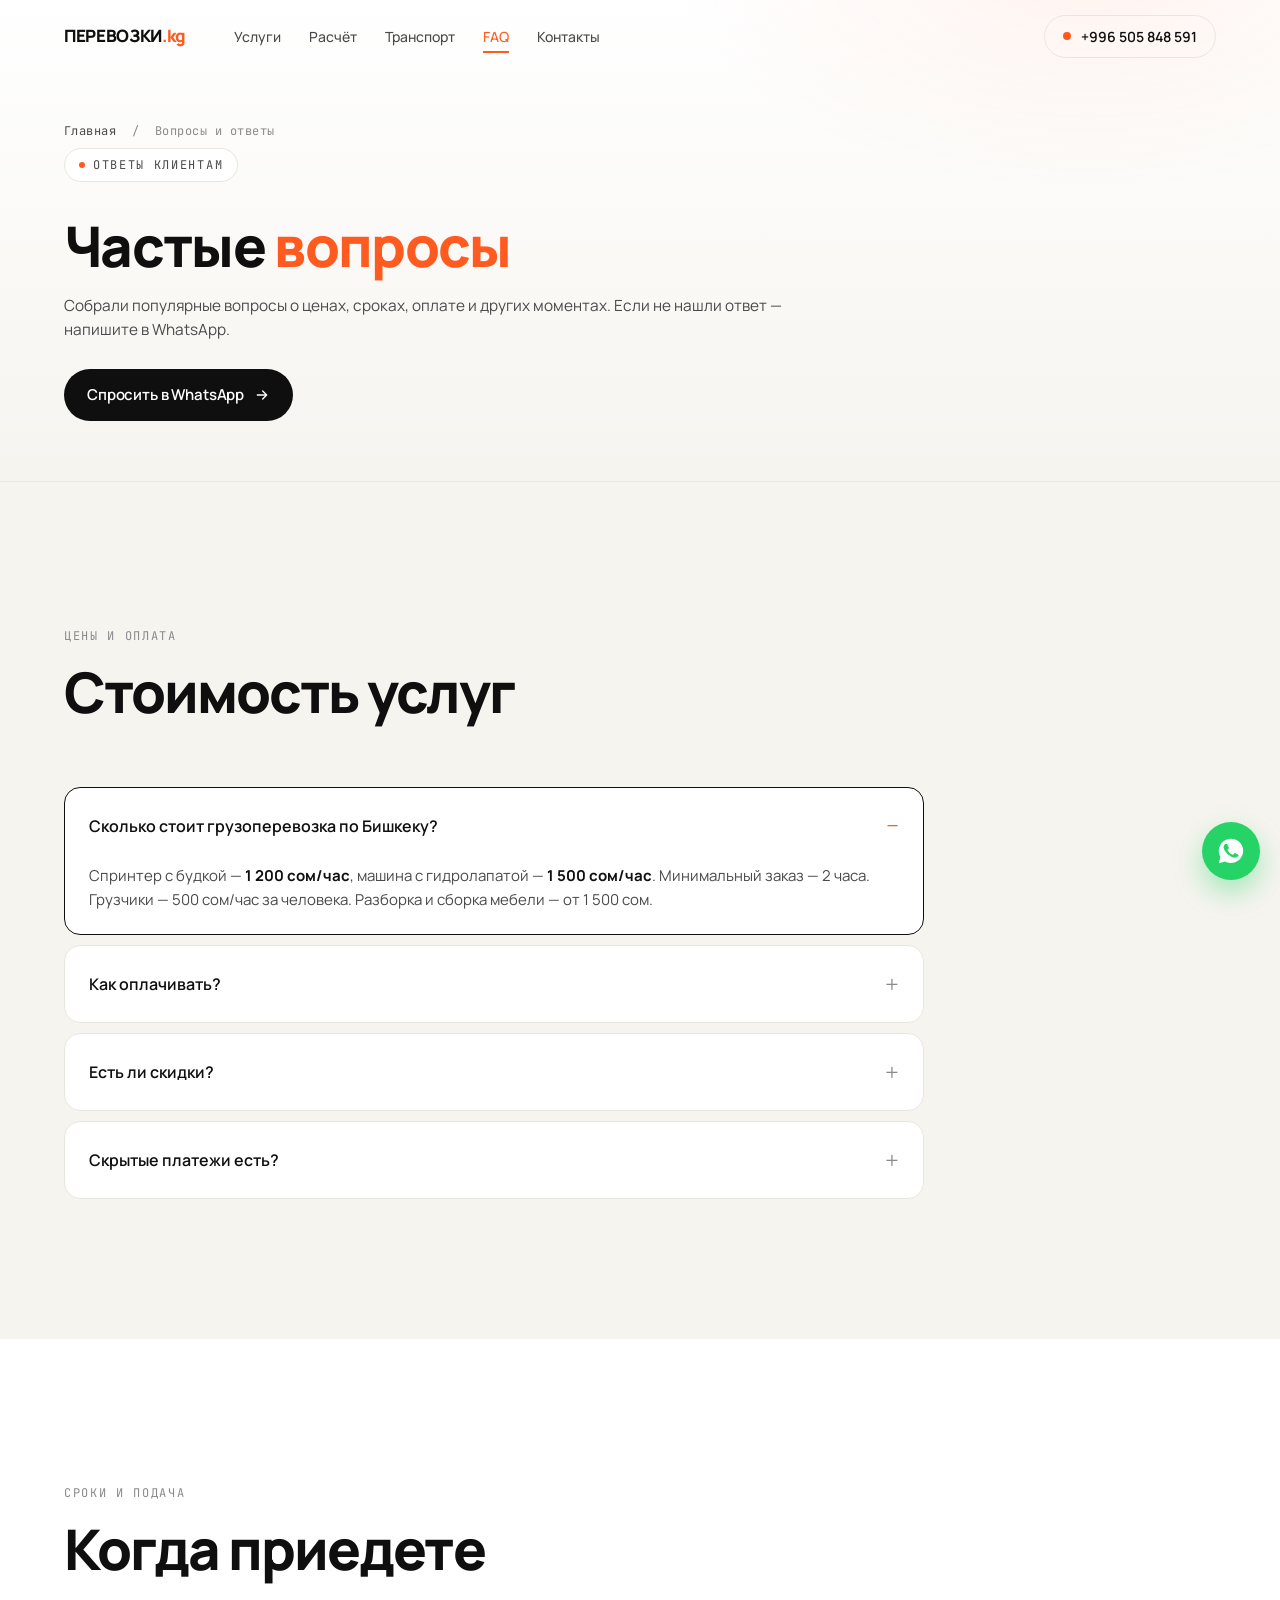
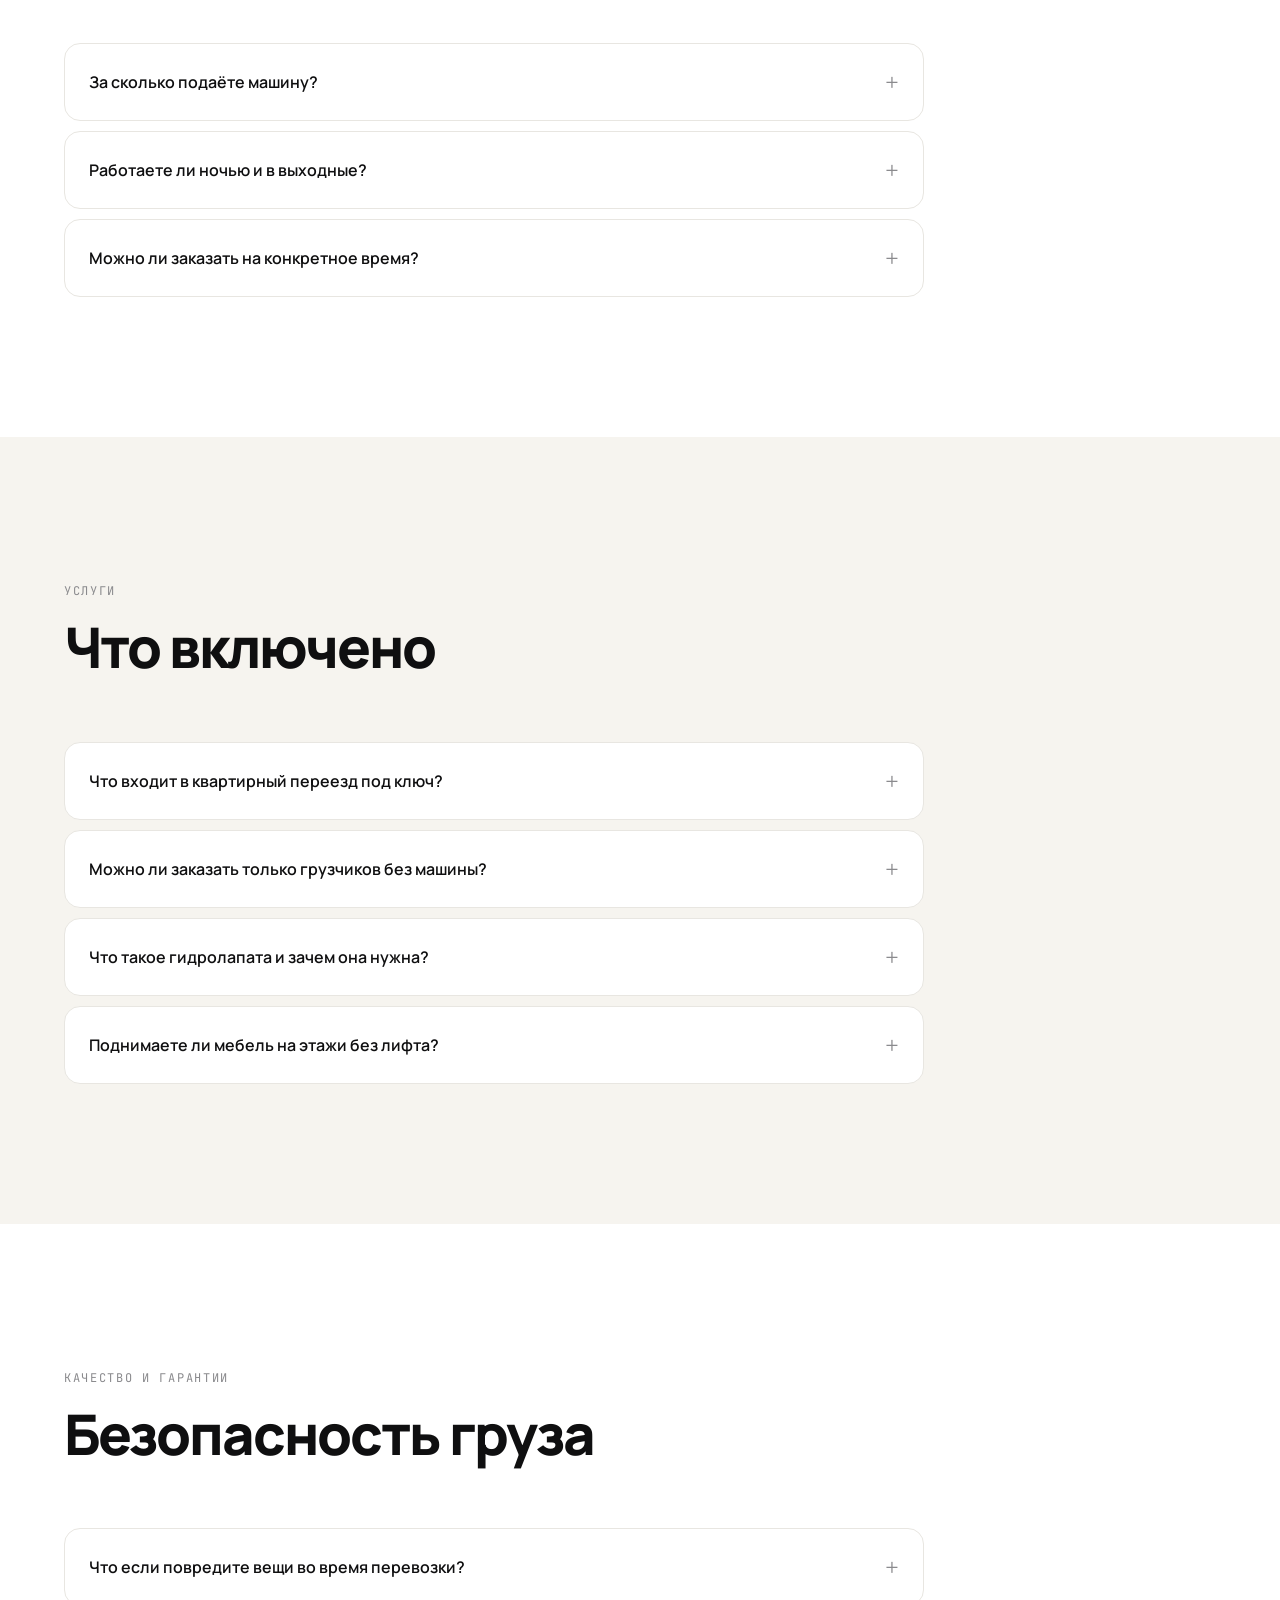
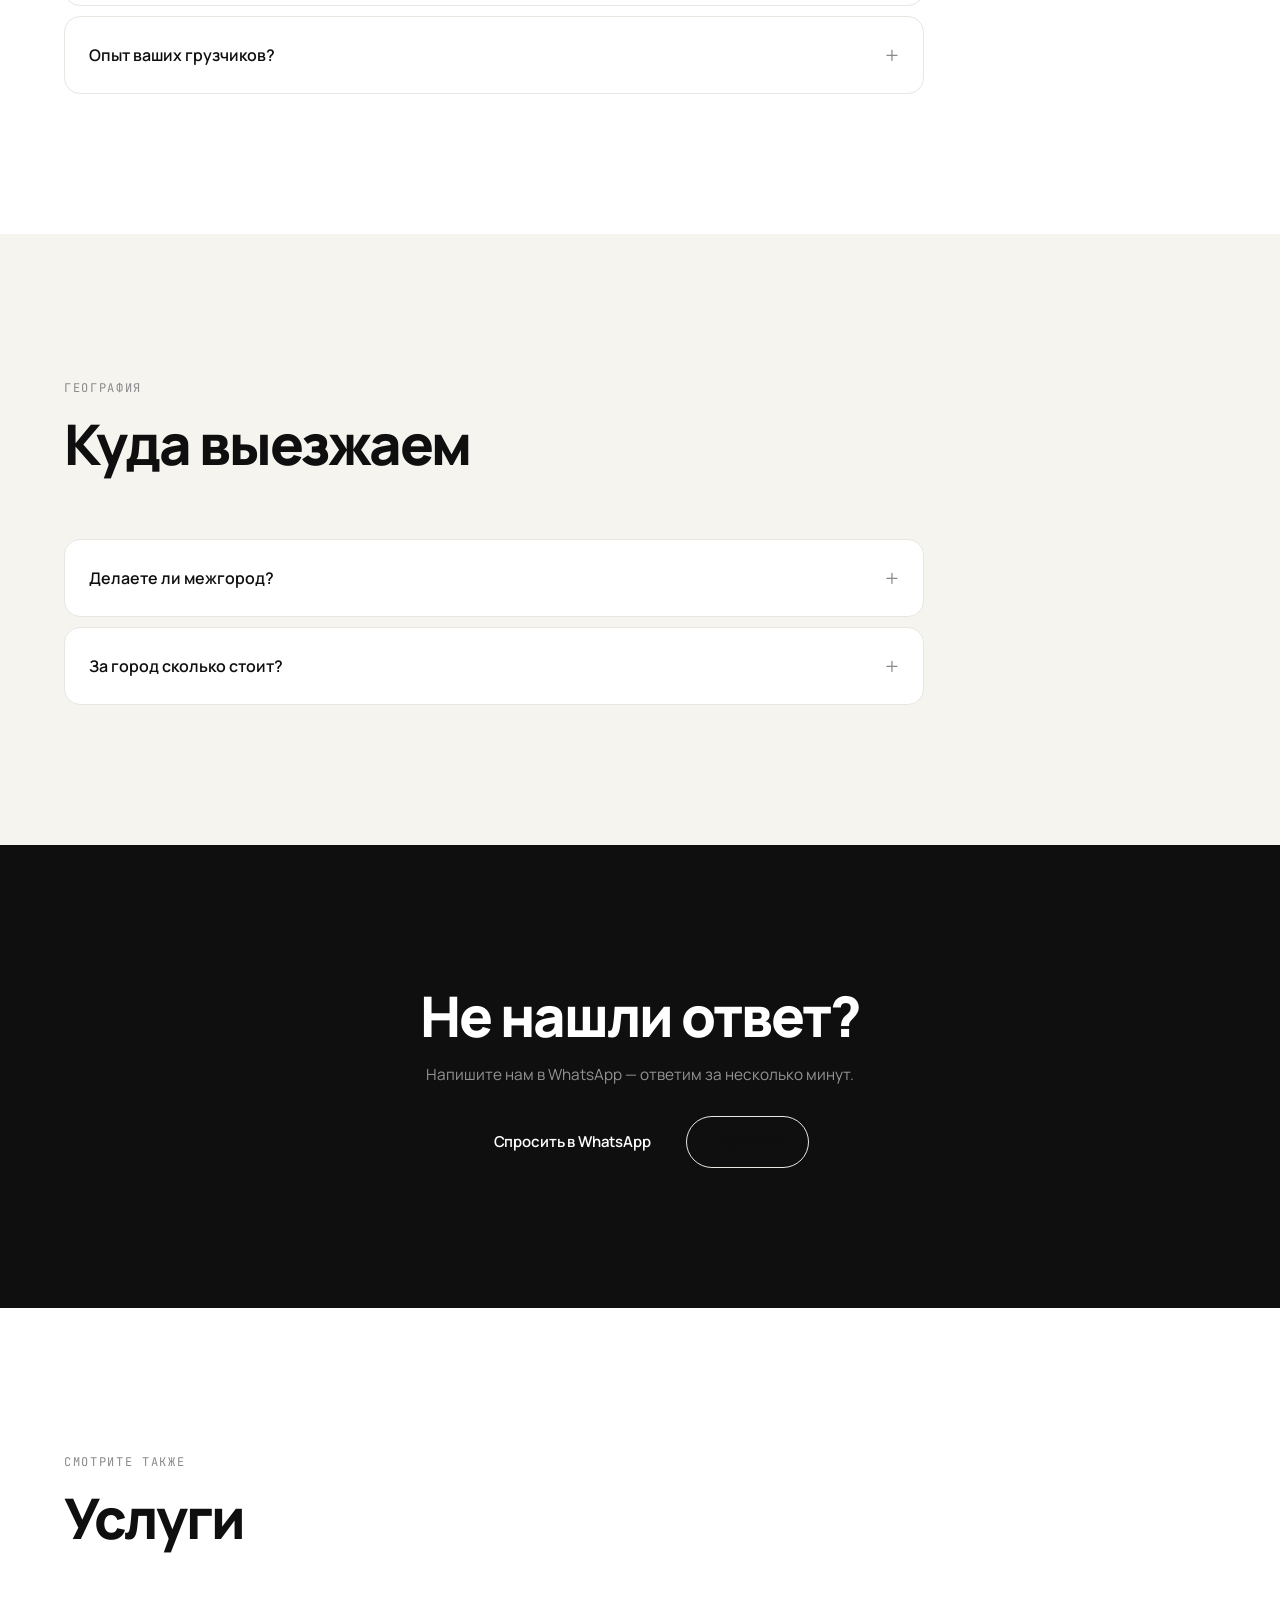
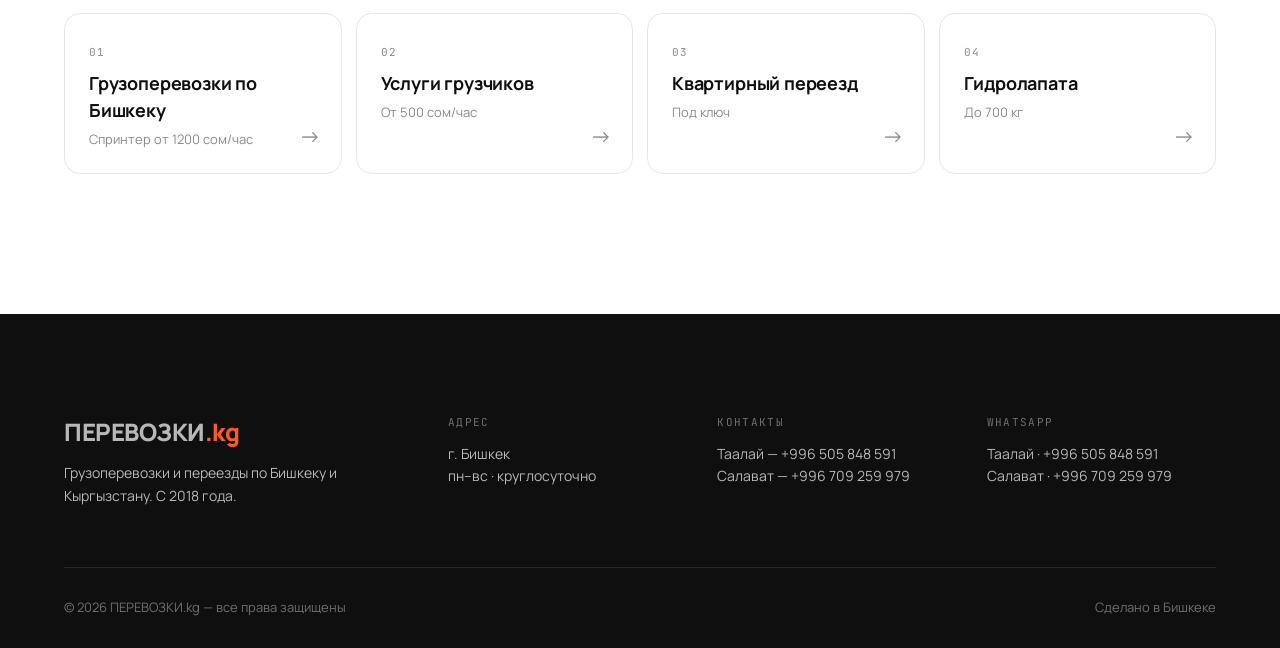
==== faq/index.html @ 44d18224 "fix" ====
<!doctype html>
<html lang="ru-KG">
<head>
<meta charset="utf-8" />
<meta name="viewport" content="width=device-width, initial-scale=1, viewport-fit=cover" />

<title>Вопросы и ответы о грузоперевозках в Бишкеке | ПЕРЕВОЗКИ.kg</title>
<meta name="description" content="Частые вопросы клиентов: цены, сроки, оплата, что входит в переезд под ключ, как работает гидролапата, можно ли заказать только грузчиков. ☎ +996 505 848 591" />
<meta name="keywords" content="вопросы грузоперевозки бишкек, faq грузоперевозки, сколько стоит переезд бишкек, как заказать грузчиков" />
<meta name="robots" content="index, follow, max-image-preview:large" />
<meta name="theme-color" content="#ff5a1f" />

<link rel="canonical" href="https://perevozki.kg/faq/" />
<meta name="geo.region" content="KG-GB" />
<meta name="geo.placename" content="Бишкек" />

<meta property="og:type" content="article" />
<meta property="og:site_name" content="ПЕРЕВОЗКИ.kg" />
<meta property="og:title" content="FAQ — частые вопросы | ПЕРЕВОЗКИ.kg" />
<meta property="og:description" content="Ответы на популярные вопросы о грузоперевозках в Бишкеке." />
<meta property="og:url" content="https://perevozki.kg/faq/" />
<meta property="og:locale" content="ru_KG" />
<meta property="og:image" content="https://perevozki.kg/home.jpg" />

<link rel="icon" type="image/svg+xml" href="/favicon.svg" />
<link rel="manifest" href="/manifest.json" />

<script async src="https://www.googletagmanager.com/gtag/js?id=G-K9CJT7NCY7"></script>
<script>
  window.dataLayer = window.dataLayer || [];
  function gtag(){dataLayer.push(arguments);}
  gtag('js', new Date());
  gtag('config', 'G-K9CJT7NCY7', { anonymize_ip: true });
</script>

<link rel="preconnect" href="https://fonts.googleapis.com">
<link rel="preconnect" href="https://fonts.gstatic.com" crossorigin>
<link rel="stylesheet" href="/style.css" />
<link rel="preload" href="https://fonts.googleapis.com/css2?family=Manrope:wght@400;500;600;700;800&family=JetBrains+Mono:wght@400;500&display=swap" as="style" onload="this.onload=null;this.rel='stylesheet'">
<noscript><link rel="stylesheet" href="https://fonts.googleapis.com/css2?family=Manrope:wght@400;500;600;700;800&family=JetBrains+Mono:wght@400;500&display=swap"></noscript>

<!-- FAQPage Schema — Google показывает в виде раскрывающихся вопросов в выдаче -->
<script type="application/ld+json">
{
  "@context": "https://schema.org",
  "@type": "FAQPage",
  "mainEntity": [
    {
      "@type": "Question",
      "name": "Сколько стоит грузоперевозка по Бишкеку?",
      "acceptedAnswer": {
        "@type": "Answer",
        "text": "Спринтер с будкой — 1200 сом/час, машина с гидролапатой — 1500 сом/час. Минимальный заказ — 2 часа. Грузчики — 500 сом/час за человека. Разборка и сборка мебели — от 1500 сом."
      }
    },
    {
      "@type": "Question",
      "name": "За сколько подаёте машину?",
      "acceptedAnswer": {
        "@type": "Answer",
        "text": "30–45 минут с момента подтверждения заявки. В часы пик может быть до 1 часа. Принимаем заказы круглосуточно."
      }
    },
    {
      "@type": "Question",
      "name": "Работаете ли вы ночью и в выходные?",
      "acceptedAnswer": {
        "@type": "Answer",
        "text": "Да, работаем 24/7 без выходных и без наценок за ночное время или праздники."
      }
    },
    {
      "@type": "Question",
      "name": "Что такое гидролапата и зачем она нужна?",
      "acceptedAnswer": {
        "@type": "Answer",
        "text": "Гидролапата (гидроборт) — это машина с гидравлической платформой, которая поднимает тяжёлые грузы до 700 кг от земли в кузов. Нужна для перевозки сейфов, банкоматов, оборудования, пианино — всего что нельзя поднять руками."
      }
    },
    {
      "@type": "Question",
      "name": "Можно ли заказать только грузчиков без машины?",
      "acceptedAnswer": {
        "@type": "Answer",
        "text": "Да. 500 сом/час за одного грузчика, минимум 2 часа. Бригада 2–4 человека приедет в течение часа."
      }
    },
    {
      "@type": "Question",
      "name": "Что входит в квартирный переезд под ключ?",
      "acceptedAnswer": {
        "@type": "Answer",
        "text": "Машина с будкой, бригада 2–4 грузчика, разборка мебели на старом месте, упаковка хрупких вещей, погрузка, перевозка, разгрузка, сборка мебели на новом месте, расстановка по плану."
      }
    },
    {
      "@type": "Question",
      "name": "Как оплачивать?",
      "acceptedAnswer": {
        "@type": "Answer",
        "text": "Принимаем наличные или перевод на карту. Оплата после выполнения работ."
      }
    },
    {
      "@type": "Question",
      "name": "Делаете ли межгород?",
      "acceptedAnswer": {
        "@type": "Answer",
        "text": "Да, по всему Кыргызстану — Токмок, Каракол, Чолпон-Ата, Нарын, Балыкчы и другие. Цена считается от расстояния плюс работа на месте."
      }
    },
    {
      "@type": "Question",
      "name": "Что если повредите вещи во время перевозки?",
      "acceptedAnswer": {
        "@type": "Answer",
        "text": "Возмещаем стоимость повреждённого. Хрупкие вещи (стекло, техника) рекомендуем упаковать заранее или заказать упаковку у нас."
      }
    },
    {
      "@type": "Question",
      "name": "Сколько грузчиков нужно для 2-комнатной квартиры?",
      "acceptedAnswer": {
        "@type": "Answer",
        "text": "Стандартно 2–3 грузчика на 4–5 часов. Зависит от этажа, наличия лифта и количества вещей."
      }
    }
  ]
}
</script>
</head>
<body>

<a href="#main" class="skip-link">Перейти к содержимому</a>

<header class="nav" data-nav>
  <div class="container nav__inner">
    <a href="/" class="nav__logo">ПЕРЕВОЗКИ<em>.kg</em></a>
    <nav class="nav__links">
      <a href="/#services">Услуги</a>
      <a href="/#calc">Расчёт</a>
      <a href="/#fleet">Транспорт</a>
      <a href="/faq/" aria-current="page">FAQ</a>
      <a href="/#contact">Контакты</a>
    </nav>
    <a href="tel:+996505848591" class="nav__cta">
      <span class="nav__cta-dot"></span>
      <span>+996 505 848 591</span>
    </a>
    <button class="nav__burger" data-burger aria-label="Меню">
      <span></span><span></span><span></span>
    </button>
  </div>
</header>

<div class="menu" data-menu>
  <div class="container menu__inner">
    <a href="/">Главная</a>
    <a href="/#services">Услуги</a>
    <a href="/#calc">Расчёт</a>
    <a href="/#fleet">Транспорт</a>
    <a href="/faq/" aria-current="page">FAQ</a>
    <a href="/#contact">Контакты</a>
    <a href="tel:+996505848591" class="menu__phone">+996 505 848 591</a>
  </div>
</div>

<main id="main">

<section class="page-hero">
  <div class="container">
    <nav class="crumbs">
      <a href="/">Главная</a> <span>/</span> <span>Вопросы и ответы</span>
    </nav>
    <span class="eyebrow eyebrow--pill">
      <span class="eyebrow__dot"></span>
      Ответы клиентам
    </span>
    <h1 class="page-hero__title">
      Частые <span class="page-hero__accent">вопросы</span>
    </h1>
    <p class="page-hero__sub">
      Собрали популярные вопросы о&nbsp;ценах, сроках, оплате и&nbsp;других моментах. Если не&nbsp;нашли ответ — напишите в&nbsp;WhatsApp.
    </p>
    <div class="page-hero__cta">
      <a href="https://wa.me/996505848591" target="_blank" rel="noopener" class="btn btn--primary">
        Спросить в WhatsApp
        <svg width="16" height="16" viewBox="0 0 24 24" fill="none"><path d="M5 12h14M13 6l6 6-6 6" stroke="currentColor" stroke-width="2" stroke-linecap="round" stroke-linejoin="round"/></svg>
      </a>
    </div>
  </div>
</section>

<section class="section section--paper">
  <div class="container">
    <header class="section__head">
      <span class="eyebrow">Цены и&nbsp;оплата</span>
      <h2 class="section__title">Стоимость услуг</h2>
    </header>
    <div class="faq">
      <details class="faq__item" open>
        <summary>Сколько стоит грузоперевозка по&nbsp;Бишкеку?</summary>
        <p>Спринтер с&nbsp;будкой — <strong>1&nbsp;200 сом/час</strong>, машина с&nbsp;гидролапатой — <strong>1&nbsp;500 сом/час</strong>. Минимальный заказ — 2 часа. Грузчики — 500 сом/час за&nbsp;человека. Разборка и&nbsp;сборка мебели — от&nbsp;1&nbsp;500 сом.</p>
      </details>
      <details class="faq__item">
        <summary>Как оплачивать?</summary>
        <p>Принимаем наличные или перевод на&nbsp;карту. Оплата после выполнения работ — когда вы убедились, что всё на&nbsp;месте.</p>
      </details>
      <details class="faq__item">
        <summary>Есть&nbsp;ли скидки?</summary>
        <p>Постоянным клиентам и&nbsp;по&nbsp;рекомендации — 10%. Для&nbsp;компаний с&nbsp;регулярными заказами обсуждается персональный тариф.</p>
      </details>
      <details class="faq__item">
        <summary>Скрытые платежи есть?</summary>
        <p>Нет. Цена фиксируется при заказе, в&nbsp;неё входит подача машины, ГСМ, работа водителя. Грузчики и&nbsp;разборка мебели оплачиваются отдельно по&nbsp;прайсу.</p>
      </details>
    </div>
  </div>
</section>

<section class="section">
  <div class="container">
    <header class="section__head">
      <span class="eyebrow">Сроки и&nbsp;подача</span>
      <h2 class="section__title">Когда приедете</h2>
    </header>
    <div class="faq">
      <details class="faq__item">
        <summary>За&nbsp;сколько подаёте машину?</summary>
        <p>30–45 минут с&nbsp;момента подтверждения заявки. В&nbsp;часы пик до&nbsp;1 часа.</p>
      </details>
      <details class="faq__item">
        <summary>Работаете&nbsp;ли ночью и&nbsp;в&nbsp;выходные?</summary>
        <p>Да, работаем <strong>24/7</strong> без выходных и&nbsp;без&nbsp;наценок за&nbsp;ночь / праздники.</p>
      </details>
      <details class="faq__item">
        <summary>Можно&nbsp;ли заказать на&nbsp;конкретное время?</summary>
        <p>Да, можно заранее зарезервировать машину на&nbsp;определённый день и&nbsp;час — приедем точно в&nbsp;срок.</p>
      </details>
    </div>
  </div>
</section>

<section class="section section--paper">
  <div class="container">
    <header class="section__head">
      <span class="eyebrow">Услуги</span>
      <h2 class="section__title">Что включено</h2>
    </header>
    <div class="faq">
      <details class="faq__item">
        <summary>Что входит в&nbsp;квартирный переезд под&nbsp;ключ?</summary>
        <p>Машина, бригада 2–4 грузчика, разборка мебели на&nbsp;старом месте, упаковка хрупких вещей, погрузка, перевозка, разгрузка, сборка мебели на&nbsp;новом месте, расстановка по&nbsp;плану.</p>
      </details>
      <details class="faq__item">
        <summary>Можно&nbsp;ли заказать только грузчиков без машины?</summary>
        <p>Да. 500 сом/час за&nbsp;человека, минимум 2 часа. Бригада приедет в&nbsp;течение часа.</p>
      </details>
      <details class="faq__item">
        <summary>Что такое гидролапата и&nbsp;зачем она нужна?</summary>
        <p>Гидролапата (гидроборт) — машина с&nbsp;гидравлической платформой, которая поднимает грузы <strong>до&nbsp;700&nbsp;кг</strong> от&nbsp;земли в&nbsp;кузов. Нужна для&nbsp;сейфов, банкоматов, оборудования, пианино.</p>
      </details>
      <details class="faq__item">
        <summary>Поднимаете&nbsp;ли мебель на&nbsp;этажи без лифта?</summary>
        <p>Да. Для&nbsp;тяжёлой мебели и&nbsp;высоких этажей нужна бригада из&nbsp;3–4 грузчиков. С&nbsp;3-го этажа без лифта добавляется +20% к&nbsp;стоимости.</p>
      </details>
    </div>
  </div>
</section>

<section class="section">
  <div class="container">
    <header class="section__head">
      <span class="eyebrow">Качество и&nbsp;гарантии</span>
      <h2 class="section__title">Безопасность груза</h2>
    </header>
    <div class="faq">
      <details class="faq__item">
        <summary>Что&nbsp;если повредите вещи во&nbsp;время перевозки?</summary>
        <p>Возмещаем стоимость повреждённого имущества. Поэтому работаем аккуратно — носим в&nbsp;перчатках, упаковываем мебель стрейч-плёнкой, фиксируем груз в&nbsp;кузове.</p>
      </details>
      <details class="faq__item">
        <summary>Опыт ваших грузчиков?</summary>
        <p>Бригада работает с&nbsp;нами от&nbsp;3&nbsp;лет — это собственная команда, а&nbsp;не&nbsp;случайные люди.</p>
      </details>
    </div>
  </div>
</section>

<section class="section section--paper">
  <div class="container">
    <header class="section__head">
      <span class="eyebrow">География</span>
      <h2 class="section__title">Куда выезжаем</h2>
    </header>
    <div class="faq">
      <details class="faq__item">
        <summary>Делаете&nbsp;ли межгород?</summary>
        <p>Да, по&nbsp;всему Кыргызстану — Токмок, Каракол, Чолпон-Ата, Нарын, Балыкчы, Кант, Кара-Балта, Кемин и&nbsp;другие. Цена считается от&nbsp;расстояния плюс работа на&nbsp;месте.</p>
      </details>
      <details class="faq__item">
        <summary>За&nbsp;город сколько стоит?</summary>
        <p>Ориентировочно 30 сом/км туда-обратно + стандартная почасовая ставка за&nbsp;работу на&nbsp;месте. Точную цену называем после уточнения адресов.</p>
      </details>
    </div>
  </div>
</section>

<section class="section section--dark">
  <div class="container" style="text-align:center">
    <h2 class="section__title">Не&nbsp;нашли ответ?</h2>
    <p class="section__sub">Напишите нам в&nbsp;WhatsApp — ответим за&nbsp;несколько минут.</p>
    <div class="page-hero__cta" style="justify-content:center; margin-top:30px">
      <a href="https://wa.me/996505848591" target="_blank" rel="noopener" class="btn btn--primary">Спросить в WhatsApp</a>
      <a href="tel:+996505848591" class="btn btn--ghost">Позвонить</a>
    </div>
  </div>
</section>

<section class="section">
  <div class="container">
    <header class="section__head">
      <span class="eyebrow">Смотрите также</span>
      <h2 class="section__title">Услуги</h2>
    </header>
    <div class="related">
      <a href="/perevozki-bishkek/" class="related__card">
        <span class="related__num">01</span>
        <h3>Грузоперевозки по Бишкеку</h3>
        <p>Спринтер от 1200 сом/час</p>
        <span class="related__arrow">→</span>
      </a>
      <a href="/gruzchiki-bishkek/" class="related__card">
        <span class="related__num">02</span>
        <h3>Услуги грузчиков</h3>
        <p>От 500 сом/час</p>
        <span class="related__arrow">→</span>
      </a>
      <a href="/kvartirniy-pereezd/" class="related__card">
        <span class="related__num">03</span>
        <h3>Квартирный переезд</h3>
        <p>Под ключ</p>
        <span class="related__arrow">→</span>
      </a>
      <a href="/gidrolapata-arenda/" class="related__card">
        <span class="related__num">04</span>
        <h3>Гидролапата</h3>
        <p>До 700 кг</p>
        <span class="related__arrow">→</span>
      </a>
    </div>
  </div>
</section>

</main>

<footer class="ft">
  <div class="container ft__inner">
    <div class="ft__top">
      <div class="ft__col">
        <a href="/" class="ft__logo">ПЕРЕВОЗКИ<em>.kg</em></a>
        <p>Грузоперевозки и переезды по&nbsp;Бишкеку и Кыргызстану. С 2018 года.</p>
      </div>
      <div class="ft__col">
        <span class="ft__lbl">Адрес</span>
        <p>г. Бишкек<br>пн–вс · круглосуточно</p>
      </div>
      <div class="ft__col">
        <span class="ft__lbl">Контакты</span>
        <p>
          Таалай — <a href="tel:+996505848591">+996 505 848 591</a><br>
          Салават — <a href="tel:+996709259979">+996 709 259 979</a>
        </p>
      </div>
      <div class="ft__col">
        <span class="ft__lbl">WhatsApp</span>
        <p>
          <a href="https://wa.me/996505848591" target="_blank" rel="noopener">Таалай · +996 505 848 591</a><br>
          <a href="https://wa.me/996709259979" target="_blank" rel="noopener">Салават · +996 709 259 979</a>
        </p>
      </div>
    </div>
    <div class="ft__bottom">
      <span>© <span id="year"></span> ПЕРЕВОЗКИ.kg — все права защищены</span>
      <span>Сделано в Бишкеке</span>
    </div>
  </div>
</footer>

<a href="https://wa.me/996505848591" target="_blank" rel="noopener" class="float" aria-label="WhatsApp">
  <svg viewBox="0 0 32 32" fill="currentColor"><path d="M16 3C8.8 3 3 8.8 3 16c0 2.3.6 4.4 1.7 6.3L3 29l6.9-1.8c1.8 1 3.9 1.6 6.1 1.6 7.2 0 13-5.8 13-13S23.2 3 16 3zm7.4 18.2c-.3.9-1.8 1.7-2.5 1.8-.6.1-1.5.1-2.4-.2-.6-.2-1.3-.4-2.2-.8-3.9-1.7-6.4-5.6-6.6-5.9-.2-.3-1.6-2.1-1.6-4s1-2.8 1.3-3.2c.4-.4.8-.5 1.1-.5h.8c.3 0 .6 0 1 .8l1.3 3.1c.1.2.2.5 0 .8-.2.3-.2.4-.4.7-.2.2-.5.5-.6.7-.2.2-.4.4-.2.8.2.4 1 1.7 2.2 2.7 1.5 1.3 2.7 1.7 3.1 1.9.4.2.6.2.8-.1.2-.3.9-1.1 1.1-1.4.2-.3.5-.3.8-.2l2.9 1.4c.4.2.6.3.7.4.1.4.1 1.2-.2 2.1z"/></svg>
</a>

<script defer src="/js/page.js"></script>

</body>
</html>
---- style.css ----
/* ============================================================
   ПЕРЕВОЗКИ.kg — чистая, профессиональная вёрстка
   ============================================================ */

:root {
  /* цвета */
  --bg: #ffffff;
  --paper: #f6f4ef;
  --dark: #0f0f10;
  --dark-2: #1a1a1c;
  --ink: #0f0f10;
  --ink-2: #4a4a4c;
  --ink-3: #8a8a8d;
  --line: #e8e6e1;
  --line-2: #2a2a2c;
  --accent: #ff5a1f;
  --accent-2: #ffe1d3;
  --yellow: #ffc220;
  --green-wa: #25D366;
  --blue-tg: #229ED9;

  /* типографика */
  --font-body: "Manrope", system-ui, -apple-system, "Segoe UI", sans-serif;
  --font-mono: "JetBrains Mono", ui-monospace, "Courier New", monospace;

  /* размеры */
  --container: 1320px;
  --pad-x: clamp(20px, 5vw, 64px);
  --pad-y: clamp(80px, 11vw, 140px);
  --radius: 16px;
  --radius-sm: 10px;
  --ease: cubic-bezier(.22,.61,.36,1);
}

/* ----------- reset ----------- */
* { margin: 0; padding: 0; box-sizing: border-box; }
*::selection { background: var(--ink); color: #fff; }

html, body {
  background: var(--bg);
  color: var(--ink);
  font-family: var(--font-body);
  font-size: 16px;
  line-height: 1.5;
  -webkit-font-smoothing: antialiased;
  -moz-osx-font-smoothing: grayscale;
  overflow-x: hidden;
}

img, svg { display: block; max-width: 100%; }
a { color: inherit; text-decoration: none; }
button { font: inherit; background: none; border: 0; color: inherit; cursor: pointer; }
ul, ol { list-style: none; }
input, button, textarea, select { font: inherit; }

.container {
  width: 100%; max-width: var(--container);
  margin: 0 auto;
  padding-left: var(--pad-x);
  padding-right: var(--pad-x);
}

/* skip-to-content для клавиатурной навигации */
.skip-link {
  position: absolute; top: -100px; left: 12px;
  z-index: 9999;
  padding: 10px 16px;
  background: var(--ink); color: #fff;
  border-radius: 8px;
  font-size: 14px; font-weight: 600;
  transition: top .2s ease;
}
.skip-link:focus { top: 12px; outline: 2px solid var(--accent); outline-offset: 2px; }

/* фокус-стиль для всех интерактивных */
:focus-visible {
  outline: 2px solid var(--accent);
  outline-offset: 3px;
  border-radius: 4px;
}

.eyebrow {
  display: inline-block;
  font-family: var(--font-mono);
  font-size: 12px;
  letter-spacing: .14em;
  text-transform: uppercase;
  color: var(--ink-3);
  margin-bottom: 16px;
}
.eyebrow--light { color: rgba(255,255,255,.55); }

/* ============================================================
   NAV
   ============================================================ */
.nav {
  position: fixed; top: 0; left: 0; right: 0; z-index: 100;
  background: rgba(255,255,255,.0);
  transition: background .3s ease, border-color .3s ease, box-shadow .3s ease;
  border-bottom: 1px solid transparent;
}
.nav.is-scrolled {
  background: rgba(255,255,255,.92);
  backdrop-filter: saturate(180%) blur(14px);
  -webkit-backdrop-filter: saturate(180%) blur(14px);
  border-bottom-color: var(--line);
}
.nav__inner {
  display: flex; align-items: center; gap: 32px;
  height: 72px;
}
.nav__logo {
  font-weight: 800; font-size: 17px; letter-spacing: -.02em;
  white-space: nowrap;
}
.nav__logo em { color: var(--accent); font-style: normal; }
@media (max-width: 480px) {
  .nav__logo { font-size: 15px; }
}

.nav__links {
  display: flex; gap: 28px;
  margin-left: 16px; flex: 1;
}
.nav__links a {
  font-size: 14px; font-weight: 500; color: var(--ink-2);
  padding: 6px 0; position: relative;
  transition: color .2s ease;
}
.nav__links a:hover { color: var(--ink); }
.nav__links a::after {
  content: ""; position: absolute; left: 0; bottom: 0;
  height: 2px; width: 0; background: var(--accent);
  transition: width .3s var(--ease);
}
.nav__links a:hover::after,
.nav__links a[aria-current="page"]::after { width: 100%; }
.nav__links a[aria-current="page"] { color: var(--accent); }

.nav__cta {
  display: inline-flex; align-items: center; gap: 10px;
  padding: 10px 18px;
  border: 1px solid var(--line);
  border-radius: 999px;
  font-weight: 600; font-size: 14px;
  transition: border-color .2s ease, background .2s ease, color .2s ease;
}
.nav__cta:hover { background: var(--ink); color: #fff; border-color: var(--ink); }
.nav__cta-dot {
  width: 8px; height: 8px; border-radius: 50%;
  background: var(--accent);
}

.nav__burger { display: none; }

@media (max-width: 920px) {
  .nav__links, .nav__cta { display: none; }
  .nav__burger {
    display: flex; flex-direction: column; gap: 5px;
    width: 32px; height: 24px; justify-content: center; align-items: flex-end;
    margin-left: auto;
  }
  .nav__burger span {
    display: block; width: 24px; height: 2px; background: var(--ink);
    transition: transform .3s ease, opacity .3s ease, width .3s ease;
  }
  .nav__burger span:nth-child(2) { width: 18px; }
  .nav__burger.is-open span:nth-child(1) { transform: translateY(7px) rotate(45deg); width: 24px; }
  .nav__burger.is-open span:nth-child(2) { opacity: 0; }
  .nav__burger.is-open span:nth-child(3) { transform: translateY(-7px) rotate(-45deg); width: 24px; }
}

/* мобильное меню */
.menu {
  position: fixed; inset: 0; z-index: 95;
  background: var(--bg);
  padding-top: 100px;
  transform: translateY(-100%);
  transition: transform .5s var(--ease);
  display: flex; flex-direction: column;
}
.menu.is-open { transform: translateY(0); }
.menu__inner {
  display: flex; flex-direction: column; gap: 4px;
}
.menu__inner a {
  font-size: 28px; font-weight: 700; letter-spacing: -.02em;
  padding: 14px 0; border-bottom: 1px solid var(--line);
}
.menu__phone {
  margin-top: 24px;
  display: inline-flex; align-items: center; justify-content: center;
  padding: 16px;
  background: var(--ink); color: #fff;
  border-radius: var(--radius-sm);
  font-size: 18px !important; border: 0 !important;
}

/* ============================================================
   КНОПКИ
   ============================================================ */
.btn {
  display: inline-flex; align-items: center; justify-content: center;
  gap: 10px;
  padding: 14px 22px;
  border-radius: 999px;
  font-weight: 600; font-size: 15px;
  letter-spacing: -.01em;
  transition: transform .2s var(--ease), background .2s ease, color .2s ease, border-color .2s ease;
  white-space: nowrap;
  border: 1px solid transparent;
  cursor: pointer;
}
.btn:hover { transform: translateY(-2px); }
.btn:active { transform: translateY(0); }

.btn--primary {
  background: var(--ink);
  color: #fff;
}
.btn--primary:hover { background: var(--accent); }

.btn--ghost {
  background: transparent;
  color: var(--ink);
  border-color: var(--line);
}
.btn--ghost:hover { background: var(--ink); color: #fff; border-color: var(--ink); }

.btn--full { width: 100%; }

/* ============================================================
   HERO
   ============================================================ */
.hero {
  position: relative;
  padding: calc(72px + clamp(40px, 7vw, 70px)) 0 clamp(60px, 9vw, 110px);
  background:
    radial-gradient(900px 500px at 85% -10%, rgba(255,90,31,.08), transparent 60%),
    radial-gradient(600px 400px at 10% 110%, rgba(255,90,31,.05), transparent 60%),
    linear-gradient(180deg, #fff 0%, var(--paper) 100%);
  border-bottom: 1px solid var(--line);
  overflow: hidden;
}
.hero .container { position: relative; z-index: 1; }

.hero__accent {
  color: var(--accent);
  background: none;
  padding: 0;
  border-radius: 0;
  white-space: nowrap;
}

/* eyebrow в pill-форме */
.eyebrow--pill {
  display: inline-flex; align-items: center; gap: 8px;
  padding: 7px 14px;
  background: #fff;
  border: 1px solid var(--line);
  border-radius: 999px;
  color: var(--ink-2);
}
.eyebrow__dot {
  width: 6px; height: 6px; border-radius: 50%;
  background: var(--accent);
}

/* price chips */
.hero__chips {
  display: flex; gap: 12px;
  flex-wrap: wrap;
  margin-bottom: 28px;
}
.chip {
  background: #fff;
  border: 1px solid var(--line);
  border-radius: 14px;
  padding: 14px 18px;
  display: flex; flex-direction: column; gap: 2px;
  min-width: 130px;
  transition: border-color .25s var(--ease), transform .25s var(--ease);
}
.chip:hover {
  border-color: var(--ink);
  transform: translateY(-2px);
}
.chip b {
  font-size: 26px; font-weight: 800;
  letter-spacing: -.03em;
  line-height: 1;
  color: var(--ink);
}
.chip b em {
  font-style: normal;
  font-size: 14px;
  color: var(--ink-3);
  margin-left: 2px;
}
.chip span {
  font-size: 12px;
  color: var(--ink-2);
  font-weight: 500;
}

/* CTA-блок */
.hero__cta {
  display: flex; gap: 12px; flex-wrap: wrap;
  margin-bottom: 28px;
}

/* строка-звонок снизу */
.hero__call-link {
  display: inline-flex; align-items: center; gap: 10px;
  padding: 10px 16px;
  background: rgba(15,15,16,.04);
  border-radius: 999px;
  font-size: 14px;
  color: var(--ink-2);
  transition: background .2s ease;
}
.hero__call-link b {
  color: var(--ink); font-weight: 700;
  margin-left: 2px;
  letter-spacing: -.01em;
}
.hero__call-link:hover { background: rgba(15,15,16,.08); }
.hero__call-pulse {
  width: 8px; height: 8px; border-radius: 50%;
  background: #2bd47d;
  box-shadow: 0 0 0 4px rgba(43,212,125,.18);
  animation: pulse 2s ease-in-out infinite;
  flex-shrink: 0;
}

/* медиа-колонка с фото */
.hero__media { position: relative; }
.hero__photo {
  position: relative;
  aspect-ratio: 4 / 3;
  border-radius: 24px;
  overflow: hidden;
  background: var(--paper);
  box-shadow:
    0 30px 60px -30px rgba(15,15,16,.35),
    0 12px 24px -12px rgba(15,15,16,.18);
}
.hero__photo img {
  width: 100%; height: 100%;
  object-fit: cover;
  display: block;
  transform: scale(1);
  transition: transform 1.2s var(--ease);
}
.hero__photo:hover img { transform: scale(1.03); }

/* badge снизу слева */
.hero__photo-badge {
  position: absolute;
  bottom: 18px; left: 18px;
  display: inline-flex; align-items: center; gap: 8px;
  padding: 8px 14px 8px 12px;
  background: rgba(15,15,16,.78);
  backdrop-filter: blur(14px);
  -webkit-backdrop-filter: blur(14px);
  border-radius: 999px;
  font-size: 13px;
  font-weight: 500;
  color: #fff;
}
.hero__photo-dot {
  width: 7px; height: 7px; border-radius: 50%;
  background: #2bd47d;
  box-shadow: 0 0 0 4px rgba(43,212,125,.25);
  animation: pulse 2s ease-in-out infinite;
}

/* штамп справа сверху */
.hero__photo-stamp {
  position: absolute;
  top: 18px; right: 18px;
  display: flex; align-items: center; gap: 10px;
  padding: 10px 16px;
  background: var(--accent);
  color: #fff;
  border-radius: 14px;
  transform: rotate(3deg);
  box-shadow: 0 10px 24px -8px rgba(255,90,31,.5);
}
.hero__photo-stamp b {
  font-size: 32px; font-weight: 800;
  letter-spacing: -.04em;
  line-height: 1;
}
.hero__photo-stamp em {
  font-style: normal;
  font-size: 11px;
  line-height: 1.15;
  text-transform: uppercase;
  letter-spacing: .04em;
  font-weight: 600;
  opacity: .95;
}

@media (max-width: 920px) {
  .hero__media { order: -1; }
  .hero__photo { aspect-ratio: 16 / 10; }
  .hero__photo-stamp { transform: rotate(3deg) scale(.9); top: 12px; right: 12px; }
  .hero__photo-badge { bottom: 12px; left: 12px; }
}
.hero__grid {
  display: grid; grid-template-columns: 1.4fr 1fr;
  gap: clamp(40px, 6vw, 80px);
  align-items: center;
}
@media (max-width: 920px) {
  .hero__grid { grid-template-columns: 1fr; gap: 40px; }
}

.hero__col { display: flex; flex-direction: column; }

.hero__title {
  font-size: clamp(34px, 4.6vw, 64px);
  line-height: 1.08;
  font-weight: 800;
  letter-spacing: -.03em;
  margin-bottom: 24px;
  max-width: 18ch;
}
.hero__accent {
  color: var(--accent);
  background: linear-gradient(180deg, transparent 65%, var(--accent-2) 65%);
  padding: 0 4px;
  border-radius: 4px;
}

.hero__sub {
  font-size: clamp(16px, 1.2vw, 19px);
  color: var(--ink-2);
  max-width: 540px;
  margin-bottom: 32px;
}

@keyframes pulse {
  0%, 100% { box-shadow: 0 0 0 4px rgba(43,212,125,.18); }
  50% { box-shadow: 0 0 0 8px rgba(43,212,125,.06); }
}

/* ============================================================
   TRUST + MARQUEE
   ============================================================ */
.trust {
  padding: 60px 0 0;
  background: var(--bg);
}
.trust__inner {
  text-align: center;
  padding-bottom: 36px;
}
.trust__inner p {
  font-size: 16px; color: var(--ink-2);
  max-width: 640px; margin: 0 auto;
}

.marquee {
  overflow: hidden;
  padding: 24px 0;
  border-top: 1px solid var(--line);
  border-bottom: 1px solid var(--line);
  background: var(--paper);
}
.marquee__track {
  display: inline-flex; gap: 36px;
  white-space: nowrap;
  will-change: transform;
}
.marquee__track span {
  font-size: clamp(22px, 2.6vw, 36px);
  font-weight: 700;
  letter-spacing: -.02em;
  color: var(--ink);
}
.marquee__track span:nth-child(even) {
  color: var(--accent);
  font-weight: 400;
}

/* ============================================================
   SECTION (общая обёртка)
   ============================================================ */
.section {
  padding: var(--pad-y) 0;
}
.section--paper { background: var(--paper); }
.section--dark {
  background: var(--dark);
  color: #fff;
}
.section--dark .section__sub { color: rgba(255,255,255,.55); }

.section__head {
  max-width: 720px;
  margin-bottom: clamp(40px, 5vw, 70px);
}
.section__head--center {
  margin-left: auto; margin-right: auto;
  text-align: center;
}
.section__title {
  font-size: clamp(32px, 4.5vw, 56px);
  line-height: 1.1;
  font-weight: 800;
  letter-spacing: -.035em;
  margin-bottom: 16px;
}
.section__sub {
  font-size: clamp(15px, 1.2vw, 18px);
  color: var(--ink-2);
}

/* ============================================================
   УСЛУГИ
   ============================================================ */
.services {
  display: grid;
  grid-template-columns: repeat(3, 1fr);
  gap: 20px;
}
@media (max-width: 960px) { .services { grid-template-columns: 1fr 1fr; } }
@media (max-width: 640px) { .services { grid-template-columns: 1fr; } }

.srv {
  background: #fff;
  border: 1px solid var(--line);
  border-radius: var(--radius);
  padding: 32px;
  display: flex; flex-direction: column; gap: 16px;
  transition: transform .3s var(--ease), border-color .3s ease, box-shadow .3s ease;
}
.srv:hover {
  transform: translateY(-4px);
  border-color: var(--ink);
  box-shadow: 0 24px 50px -20px rgba(15,15,16,.12);
}
.srv__num {
  font-family: var(--font-mono);
  font-size: 13px;
  color: var(--ink-3);
}
.srv__title {
  font-size: clamp(22px, 2.2vw, 28px);
  font-weight: 700;
  letter-spacing: -.02em;
  line-height: 1.15;
}
.srv__desc {
  color: var(--ink-2);
  font-size: 15px;
  flex: 1;
}
.srv__list {
  display: flex; flex-direction: column; gap: 6px;
  padding-top: 16px; border-top: 1px solid var(--line);
  font-size: 14px;
  color: var(--ink-2);
}
.srv__list li b { color: var(--ink); font-weight: 700; }
.srv__link {
  display: inline-flex; align-items: center; gap: 6px;
  font-weight: 600; font-size: 14px;
  color: var(--ink);
  align-self: flex-start;
  padding: 8px 0;
  border-bottom: 2px solid var(--ink);
  transition: gap .25s ease, color .25s ease, border-color .25s ease;
}
.srv__link:hover { gap: 12px; color: var(--accent); border-color: var(--accent); }

.srv--accent {
  background: var(--ink);
  color: #fff;
  border-color: var(--ink);
}
.srv--accent .srv__num { color: rgba(255,255,255,.5); }
.srv--accent .srv__desc { color: rgba(255,255,255,.7); }
.srv--accent .srv__list { color: rgba(255,255,255,.7); border-top-color: rgba(255,255,255,.12); }
.srv--accent .srv__list li b { color: #fff; }
.srv--accent .srv__link { color: var(--accent); border-color: var(--accent); }
.srv--accent .srv__link:hover { color: #fff; border-color: #fff; }
.srv--accent:hover { border-color: var(--accent); }

/* ============================================================
   КАЛЬКУЛЯТОР
   ============================================================ */
.calc {
  display: grid;
  grid-template-columns: 1.3fr 1fr;
  background: #fff;
  border: 1px solid var(--line);
  border-radius: var(--radius);
  overflow: hidden;
}
@media (max-width: 900px) { .calc { grid-template-columns: 1fr; } }

.calc__form {
  padding: clamp(24px, 3.5vw, 40px);
  display: flex; flex-direction: column; gap: 28px;
}

.calc__row { display: flex; flex-direction: column; gap: 10px; }
.calc__row-head {
  display: flex; justify-content: space-between; align-items: baseline;
}
.calc__row-head label {
  font-size: 13px; font-weight: 600; color: var(--ink-2);
  text-transform: uppercase; letter-spacing: .06em;
}
.calc__row-val {
  font-size: 15px; font-weight: 700; color: var(--ink);
  letter-spacing: -.01em;
}

.calc__tabs {
  display: flex; gap: 8px; flex-wrap: wrap;
}
.calc__tabs button {
  padding: 10px 18px;
  border: 1px solid var(--line);
  background: #fff;
  border-radius: 999px;
  font-size: 14px; font-weight: 500;
  color: var(--ink-2);
  transition: all .2s ease;
}
.calc__tabs button:hover { border-color: var(--ink); color: var(--ink); }
.calc__tabs button.is-active {
  background: var(--ink); color: #fff; border-color: var(--ink);
}

/* slider */
input[type="range"] {
  -webkit-appearance: none; appearance: none;
  width: 100%; height: 6px;
  background: var(--line); border-radius: 999px;
  outline: none;
  cursor: pointer;
}
input[type="range"]::-webkit-slider-thumb {
  -webkit-appearance: none; appearance: none;
  width: 22px; height: 22px;
  background: var(--ink);
  border: 3px solid #fff;
  border-radius: 50%;
  box-shadow: 0 2px 8px rgba(0,0,0,.15);
  cursor: pointer;
  transition: transform .2s ease, background .2s ease;
}
input[type="range"]::-webkit-slider-thumb:hover { background: var(--accent); transform: scale(1.15); }
input[type="range"]::-moz-range-thumb {
  width: 22px; height: 22px;
  background: var(--ink);
  border: 3px solid #fff;
  border-radius: 50%;
  cursor: pointer;
}

.calc__scale {
  display: flex; justify-content: space-between;
  font-family: var(--font-mono);
  font-size: 11px;
  color: var(--ink-3);
  margin-top: 4px;
}

/* checkbox */
.calc__check {
  display: inline-flex; align-items: center; gap: 12px;
  cursor: pointer;
  font-size: 14px; color: var(--ink-2);
  user-select: none;
  margin-top: 4px;
}
.calc__check small {
  color: var(--ink-3);
  font-size: 12px;
  margin-left: 4px;
}
.calc__check input { display: none; }
.calc__box {
  width: 22px; height: 22px;
  border: 1.5px solid var(--line);
  border-radius: 6px;
  position: relative;
  transition: border-color .2s ease, background .2s ease;
}
.calc__check input:checked + .calc__box {
  background: var(--ink); border-color: var(--ink);
}
.calc__check input:checked + .calc__box::after {
  content: ""; position: absolute;
  top: 4px; left: 7px;
  width: 6px; height: 11px;
  border: solid #fff; border-width: 0 2px 2px 0;
  transform: rotate(45deg);
}

/* output */
.calc__out {
  background: var(--ink); color: #fff;
  padding: clamp(24px, 3.5vw, 40px);
  display: flex; flex-direction: column; gap: 20px;
}
.calc__price {
  display: flex; align-items: baseline; gap: 8px;
  margin-bottom: 4px;
}
.calc__price b {
  font-size: clamp(48px, 6vw, 72px);
  font-weight: 800;
  letter-spacing: -.04em;
  line-height: 1;
}
.calc__price em {
  font-style: normal;
  font-size: 14px;
  color: rgba(255,255,255,.5);
  font-family: var(--font-mono);
}

.calc__break {
  display: flex; flex-direction: column; gap: 8px;
  padding: 16px 0;
  border-top: 1px solid rgba(255,255,255,.1);
  border-bottom: 1px solid rgba(255,255,255,.1);
}
.calc__break > div {
  display: flex; justify-content: space-between;
  font-size: 14px;
}
.calc__break span { color: rgba(255,255,255,.6); }
.calc__break b { font-weight: 600; }

.calc__note {
  font-size: 12px;
  color: rgba(255,255,255,.45);
  margin-top: -8px;
}

/* ============================================================
   ТРАНСПОРТ
   ============================================================ */
.fleet {
  display: grid; gap: 20px;
  grid-template-columns: repeat(3, 1fr);
}
.fleet--2 { grid-template-columns: repeat(2, 1fr); max-width: 980px; }
@media (max-width: 960px) {
  .fleet { grid-template-columns: 1fr 1fr; }
}
@media (max-width: 640px) {
  .fleet, .fleet--2 { grid-template-columns: 1fr; }
}

.veh {
  background: #fff;
  border: 1px solid var(--line);
  border-radius: var(--radius);
  overflow: hidden;
  display: flex; flex-direction: column;
  transition: transform .3s var(--ease), box-shadow .3s ease;
}
.veh:hover {
  transform: translateY(-4px);
  box-shadow: 0 24px 50px -20px rgba(15,15,16,.12);
}

.veh__photo {
  aspect-ratio: 16 / 10;
  background: linear-gradient(135deg, var(--paper) 0%, #ebe7df 100%);
  position: relative;
  display: flex; align-items: center; justify-content: center;
  overflow: hidden;
}
/* плейсхолдер показывается только если внутри нет <img> */
.veh__photo[data-photo]:not(:has(img))::before {
  content: "Фото: " attr(data-photo);
  font-family: var(--font-mono);
  font-size: 12px;
  color: var(--ink-3);
  letter-spacing: .1em;
  text-transform: uppercase;
}
.veh__photo[data-photo]:not(:has(img))::after {
  content: ""; position: absolute; inset: 16px;
  border: 1.5px dashed var(--line);
  border-radius: var(--radius-sm);
  pointer-events: none;
}
.veh__photo img {
  position: absolute; inset: 0;
  width: 100%; height: 100%;
  object-fit: cover;
  transition: transform 1s var(--ease);
}
.veh:hover .veh__photo img { transform: scale(1.04); }

/* штамп «до 700 кг» */
.veh__photo-stamp {
  position: absolute;
  top: 12px; right: 12px;
  padding: 8px 14px;
  background: var(--accent);
  color: #fff;
  border-radius: 999px;
  font-size: 13px;
  font-weight: 700;
  letter-spacing: -.01em;
  box-shadow: 0 8px 20px -6px rgba(255,90,31,.5);
}

.veh__body {
  padding: 28px;
  display: flex; flex-direction: column; gap: 14px;
  flex: 1;
}
.veh__body h3 {
  font-size: 24px; font-weight: 700;
  letter-spacing: -.02em;
}
.veh__desc {
  font-size: 14px; color: var(--ink-2);
  flex: 1;
}
.veh__specs {
  display: grid; grid-template-columns: 1fr 1fr; gap: 12px;
  padding-top: 16px;
  border-top: 1px solid var(--line);
}
.veh__specs > div { display: flex; flex-direction: column; gap: 2px; }
.veh__specs dt {
  font-size: 11px;
  color: var(--ink-3);
  text-transform: uppercase;
  letter-spacing: .08em;
  font-family: var(--font-mono);
}
.veh__specs dd {
  font-size: 16px; font-weight: 700;
  letter-spacing: -.01em;
}

/* "Подробнее →" в карточке транспорта */
.veh__more {
  display: inline-flex; align-items: center; gap: 6px;
  margin-top: 16px;
  padding: 8px 0;
  font-size: 13px; font-weight: 600;
  color: var(--ink);
  border-bottom: 2px solid var(--ink);
  align-self: flex-start;
  transition: color .25s ease, border-color .25s ease, gap .25s ease;
}
.veh__more em {
  font-style: normal;
  font-size: 16px;
  font-weight: 800;
}
.veh:hover .veh__more {
  color: var(--accent);
  border-color: var(--accent);
  gap: 10px;
}
/* если .veh — это <a>, убираем подчёркивание и наследуем цвет */
a.veh {
  text-decoration: none;
  color: inherit;
  display: flex;
  flex-direction: column;
}

/* ============================================================
   ПРОЦЕСС
   ============================================================ */
.process {
  display: grid;
  grid-template-columns: repeat(4, 1fr);
  gap: 20px;
}
@media (max-width: 900px) { .process { grid-template-columns: 1fr 1fr; } }
@media (max-width: 520px) { .process { grid-template-columns: 1fr; } }

.process__step {
  background: var(--dark-2);
  border: 1px solid rgba(255,255,255,.06);
  border-radius: var(--radius);
  padding: 28px;
  display: flex; flex-direction: column; gap: 12px;
  transition: transform .3s var(--ease), border-color .3s ease, background .3s ease;
}
.process__step:hover {
  transform: translateY(-4px);
  border-color: var(--accent);
  background: #202023;
}
.process__num {
  font-size: 14px; font-weight: 600;
  color: var(--accent);
  font-family: var(--font-mono);
  letter-spacing: .05em;
}
.process__step h3 {
  font-size: 20px; font-weight: 700;
  letter-spacing: -.02em;
  color: #fff;
}
.process__step p {
  font-size: 14px;
  color: rgba(255,255,255,.6);
  line-height: 1.5;
}

/* ============================================================
   КОНТАКТЫ
   ============================================================ */
.contact {
  display: grid; gap: 16px;
  grid-template-columns: repeat(4, 1fr);
}
@media (max-width: 900px) { .contact { grid-template-columns: 1fr 1fr; } }
@media (max-width: 520px) { .contact { grid-template-columns: 1fr; } }

.ct {
  background: #fff;
  border: 1px solid var(--line);
  border-radius: var(--radius);
  padding: 28px;
  display: flex; align-items: center; gap: 16px;
  transition: transform .3s var(--ease), border-color .3s ease, color .3s ease, background .3s ease;
}
.ct:hover { transform: translateY(-4px); }
.ct svg { width: 32px; height: 32px; flex-shrink: 0; transition: transform .3s var(--ease); }
.ct:hover svg { transform: scale(1.1); }
.ct div { display: flex; flex-direction: column; gap: 2px; }
.ct small {
  font-family: var(--font-mono);
  font-size: 11px;
  color: var(--ink-3);
  text-transform: uppercase;
  letter-spacing: .12em;
  margin-bottom: 2px;
}
.ct b { font-size: 16px; font-weight: 700; letter-spacing: -.01em; }
.ct span { font-size: 13px; color: var(--ink-3); }
.ct--wa:hover small, .ct--tg:hover small, .ct--ig:hover small, .ct--ph:hover small {
  color: rgba(255,255,255,.65);
}

.ct--wa:hover { background: var(--green-wa); color: #fff; border-color: var(--green-wa); }
.ct--wa:hover span { color: rgba(255,255,255,.8); }
.ct--tg:hover { background: var(--blue-tg); color: #fff; border-color: var(--blue-tg); }
.ct--tg:hover span { color: rgba(255,255,255,.8); }
.ct--ig:hover {
  background: linear-gradient(135deg, #F58529, #DD2A7B, #8134AF);
  color: #fff; border-color: transparent;
}
.ct--ig:hover span { color: rgba(255,255,255,.85); }
.ct--ph:hover { background: var(--ink); color: #fff; border-color: var(--ink); }
.ct--ph:hover span { color: rgba(255,255,255,.7); }

/* ============================================================
   ФУТЕР
   ============================================================ */
.ft {
  background: var(--dark);
  color: rgba(255,255,255,.7);
  padding: clamp(60px, 8vw, 100px) 0 30px;
}
.ft__top {
  display: grid;
  grid-template-columns: 1.5fr 1fr 1fr 1fr;
  gap: 40px;
  padding-bottom: 60px;
  border-bottom: 1px solid rgba(255,255,255,.1);
}
@media (max-width: 900px) { .ft__top { grid-template-columns: 1fr 1fr; } }
@media (max-width: 520px) { .ft__top { grid-template-columns: 1fr; gap: 30px; } }

.ft__col p { font-size: 14px; line-height: 1.6; }
.ft__col a { color: rgba(255,255,255,.7); transition: color .2s ease; }
.ft__col a:hover { color: var(--accent); }

.ft__logo {
  font-size: 24px; font-weight: 800;
  color: #fff;
  display: inline-block;
  margin-bottom: 12px;
  letter-spacing: -.02em;
}
.ft__logo em { color: var(--accent); font-style: normal; }

.ft__lbl {
  display: block;
  font-family: var(--font-mono);
  font-size: 11px;
  text-transform: uppercase;
  letter-spacing: .12em;
  color: rgba(255,255,255,.4);
  margin-bottom: 12px;
}

.ft__bottom {
  display: flex; justify-content: space-between; flex-wrap: wrap;
  gap: 16px;
  padding-top: 30px;
  font-size: 13px;
  color: rgba(255,255,255,.4);
}

/* ============================================================
   FLOATING WHATSAPP
   ============================================================ */
.float {
  position: fixed;
  right: 20px; bottom: 20px;
  z-index: 90;
  width: 58px; height: 58px;
  background: var(--green-wa);
  color: #fff;
  border-radius: 50%;
  display: flex; align-items: center; justify-content: center;
  box-shadow: 0 12px 28px rgba(37,211,102,.4);
  transition: transform .25s var(--ease), box-shadow .25s ease;
}
.float:hover {
  transform: translateY(-3px);
  box-shadow: 0 16px 36px rgba(37,211,102,.5);
}
.float svg { width: 30px; height: 30px; }

@media (max-width: 640px) {
  .float { width: 52px; height: 52px; right: 16px; bottom: 16px; }
  .float svg { width: 26px; height: 26px; }
}

/* ============================================================
   ANIMATION HELPERS
   ============================================================ */
[data-fade] {
  opacity: 0;
  transform: translateY(20px);
  transition: opacity .8s var(--ease), transform .8s var(--ease);
}
[data-fade].is-visible {
  opacity: 1;
  transform: translateY(0);
}

@media (prefers-reduced-motion: reduce) {
  *, *::before, *::after {
    animation-duration: .01ms !important;
    transition-duration: .01ms !important;
  }
  [data-fade] { opacity: 1; transform: none; }
}

/* ============================================================
   ВНУТРЕННИЕ SEO-СТРАНИЦЫ
   ============================================================ */

/* hero внутренней страницы — компактнее главной */
.page-hero {
  padding: calc(72px + 50px) 0 60px;
  background:
    radial-gradient(700px 400px at 85% -10%, rgba(255,90,31,.07), transparent 60%),
    linear-gradient(180deg, #fff 0%, var(--paper) 100%);
  border-bottom: 1px solid var(--line);
}
.page-hero__title {
  font-size: clamp(30px, 4.5vw, 56px);
  font-weight: 800;
  letter-spacing: -.03em;
  line-height: 1.08;
  margin: 18px 0 18px;
  max-width: 22ch;
}
.page-hero__accent {
  color: var(--accent);
  white-space: nowrap;
}
.page-hero__sub {
  font-size: clamp(15px, 1.2vw, 18px);
  color: var(--ink-2);
  max-width: 720px;
  margin-bottom: 28px;
}
.page-hero__cta {
  display: flex; gap: 12px; flex-wrap: wrap;
}

/* хлебные крошки */
.crumbs {
  font-family: var(--font-mono);
  font-size: 12px;
  color: var(--ink-3);
  letter-spacing: .04em;
  margin-bottom: 8px;
}
.crumbs a {
  color: var(--ink-2);
  border-bottom: 1px solid transparent;
  transition: color .2s ease, border-color .2s ease;
}
.crumbs a:hover { color: var(--accent); border-bottom-color: var(--accent); }
.crumbs span:not(:last-child) {
  margin: 0 8px;
  color: var(--ink-3);
}

/* prose — длинный текст контента */
.prose {
  max-width: 760px;
  font-size: 16px;
  line-height: 1.7;
  color: var(--ink-2);
}
.prose p { margin-bottom: 16px; }
.prose strong { color: var(--ink); font-weight: 700; }
.prose ul {
  list-style: none;
  padding: 0;
  margin: 16px 0 20px;
}
.prose ul li {
  position: relative;
  padding-left: 22px;
  margin-bottom: 10px;
}
.prose ul li::before {
  content: "";
  position: absolute;
  left: 0; top: 11px;
  width: 6px; height: 6px;
  background: var(--accent);
  border-radius: 50%;
}
.prose-note {
  margin-top: 24px;
  padding: 16px 20px;
  background: var(--paper);
  border-left: 3px solid var(--accent);
  border-radius: 0 8px 8px 0;
  font-size: 14px;
}
.prose-note a {
  color: var(--ink);
  font-weight: 600;
  border-bottom: 1px solid var(--accent);
}
.prose-note a:hover { color: var(--accent); }

/* нумерованный список (процесс) */
.numbered-list {
  counter-reset: step;
  list-style: none;
  padding: 0;
  max-width: 760px;
}
.numbered-list li {
  counter-increment: step;
  position: relative;
  padding-left: 60px;
  margin-bottom: 18px;
  font-size: 16px;
  line-height: 1.6;
  color: var(--ink-2);
}
.numbered-list li::before {
  content: counter(step, decimal-leading-zero);
  position: absolute;
  left: 0; top: -2px;
  width: 44px;
  font-family: var(--font-mono);
  font-size: 14px;
  font-weight: 700;
  color: var(--accent);
  letter-spacing: .04em;
}
.numbered-list li strong { color: var(--ink); }

/* таблица цен */
.price-table {
  width: 100%;
  border-collapse: collapse;
  background: #fff;
  border: 1px solid var(--line);
  border-radius: var(--radius);
  overflow: hidden;
  margin: 0;
}
.price-table th,
.price-table td {
  padding: 14px 20px;
  text-align: left;
  font-size: 14px;
  border-bottom: 1px solid var(--line);
}
.price-table th {
  background: var(--paper);
  font-weight: 600;
  color: var(--ink-2);
  font-family: var(--font-mono);
  font-size: 12px;
  text-transform: uppercase;
  letter-spacing: .08em;
}
.price-table tbody tr:last-child td { border-bottom: 0; }
.price-table tbody tr:hover { background: rgba(255,90,31,.04); }
.price-table b {
  font-size: 16px;
  font-weight: 700;
  letter-spacing: -.01em;
  color: var(--ink);
}
@media (max-width: 640px) {
  .price-table th, .price-table td { padding: 10px 12px; font-size: 13px; }
  .price-table b { font-size: 14px; }
}

/* фичи / преимущества */
.features {
  display: grid;
  grid-template-columns: repeat(3, 1fr);
  gap: 16px;
}
@media (max-width: 720px) { .features { grid-template-columns: 1fr 1fr; } }
@media (max-width: 480px) { .features { grid-template-columns: 1fr; } }

.feature {
  padding: 24px;
  background: #fff;
  border: 1px solid var(--line);
  border-radius: var(--radius);
  display: flex; flex-direction: column; gap: 6px;
  transition: border-color .25s ease, transform .25s ease;
}
.feature:hover {
  border-color: var(--ink);
  transform: translateY(-3px);
}
.feature b {
  font-size: 28px;
  font-weight: 800;
  letter-spacing: -.02em;
  color: var(--accent);
  line-height: 1;
}
.feature span {
  font-size: 14px;
  color: var(--ink-2);
}

/* FAQ accordion */
.faq {
  display: flex; flex-direction: column; gap: 10px;
  max-width: 860px;
}
.faq__item {
  background: #fff;
  border: 1px solid var(--line);
  border-radius: var(--radius);
  overflow: hidden;
  transition: border-color .2s ease;
}
.faq__item[open] { border-color: var(--ink); }
.faq__item summary {
  padding: 20px 24px;
  font-weight: 600;
  font-size: 16px;
  color: var(--ink);
  cursor: pointer;
  list-style: none;
  display: flex; justify-content: space-between; align-items: center;
  gap: 16px;
  user-select: none;
}
.faq__item summary::-webkit-details-marker { display: none; }
.faq__item summary::after {
  content: "+";
  font-size: 24px;
  font-weight: 300;
  color: var(--ink-3);
  transition: transform .3s ease, color .3s ease;
  flex-shrink: 0;
}
.faq__item[open] summary::after {
  content: "−";
  color: var(--accent);
  transform: rotate(180deg);
}
.faq__item summary:hover { background: var(--paper); }
.faq__item p {
  padding: 0 24px 22px;
  font-size: 15px;
  line-height: 1.6;
  color: var(--ink-2);
}
.faq__item strong { color: var(--ink); font-weight: 700; }
@media (max-width: 640px) {
  .faq__item summary { padding: 16px 18px; font-size: 15px; }
  .faq__item p { padding: 0 18px 18px; font-size: 14px; }
}

/* блок "смотрите также" */
.related {
  display: grid;
  grid-template-columns: repeat(4, 1fr);
  gap: 14px;
}
@media (max-width: 900px) { .related { grid-template-columns: 1fr 1fr; } }
@media (max-width: 480px) { .related { grid-template-columns: 1fr; } }

.related__card {
  position: relative;
  display: block;
  padding: 24px;
  background: #fff;
  border: 1px solid var(--line);
  border-radius: var(--radius);
  transition: border-color .25s ease, transform .25s ease, box-shadow .25s ease;
}
.related__card:hover {
  border-color: var(--ink);
  transform: translateY(-3px);
  box-shadow: 0 18px 36px -18px rgba(15,15,16,.12);
}
.related__num {
  font-family: var(--font-mono);
  font-size: 11px;
  color: var(--ink-3);
  letter-spacing: .1em;
}
.related__card h3 {
  margin: 8px 0 6px;
  font-size: 18px;
  font-weight: 700;
  letter-spacing: -.01em;
  color: var(--ink);
}
.related__card p {
  font-size: 13px;
  color: var(--ink-3);
  margin: 0;
}
.related__arrow {
  position: absolute;
  right: 20px; bottom: 20px;
  font-size: 22px;
  color: var(--ink-3);
  transition: color .25s ease, transform .25s ease;
}
.related__card:hover .related__arrow {
  color: var(--accent);
  transform: translate(4px, -4px);
}
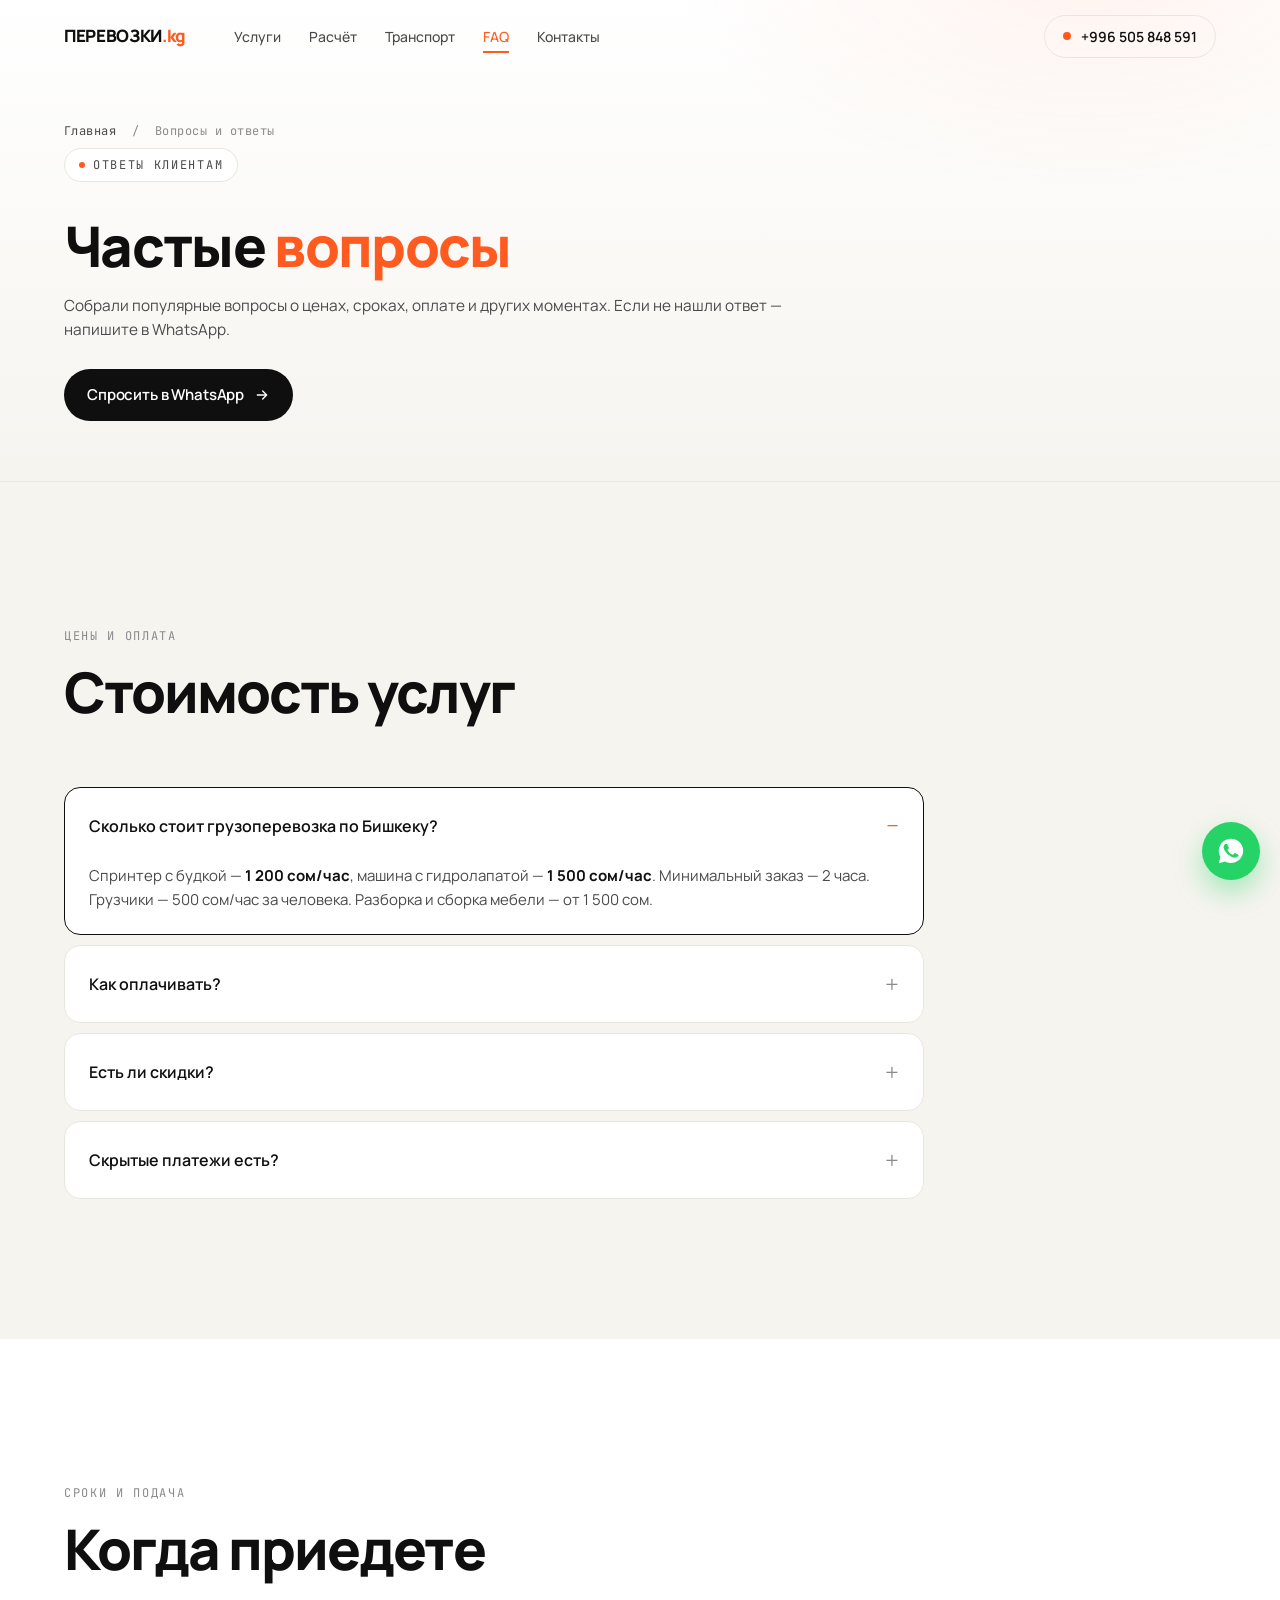
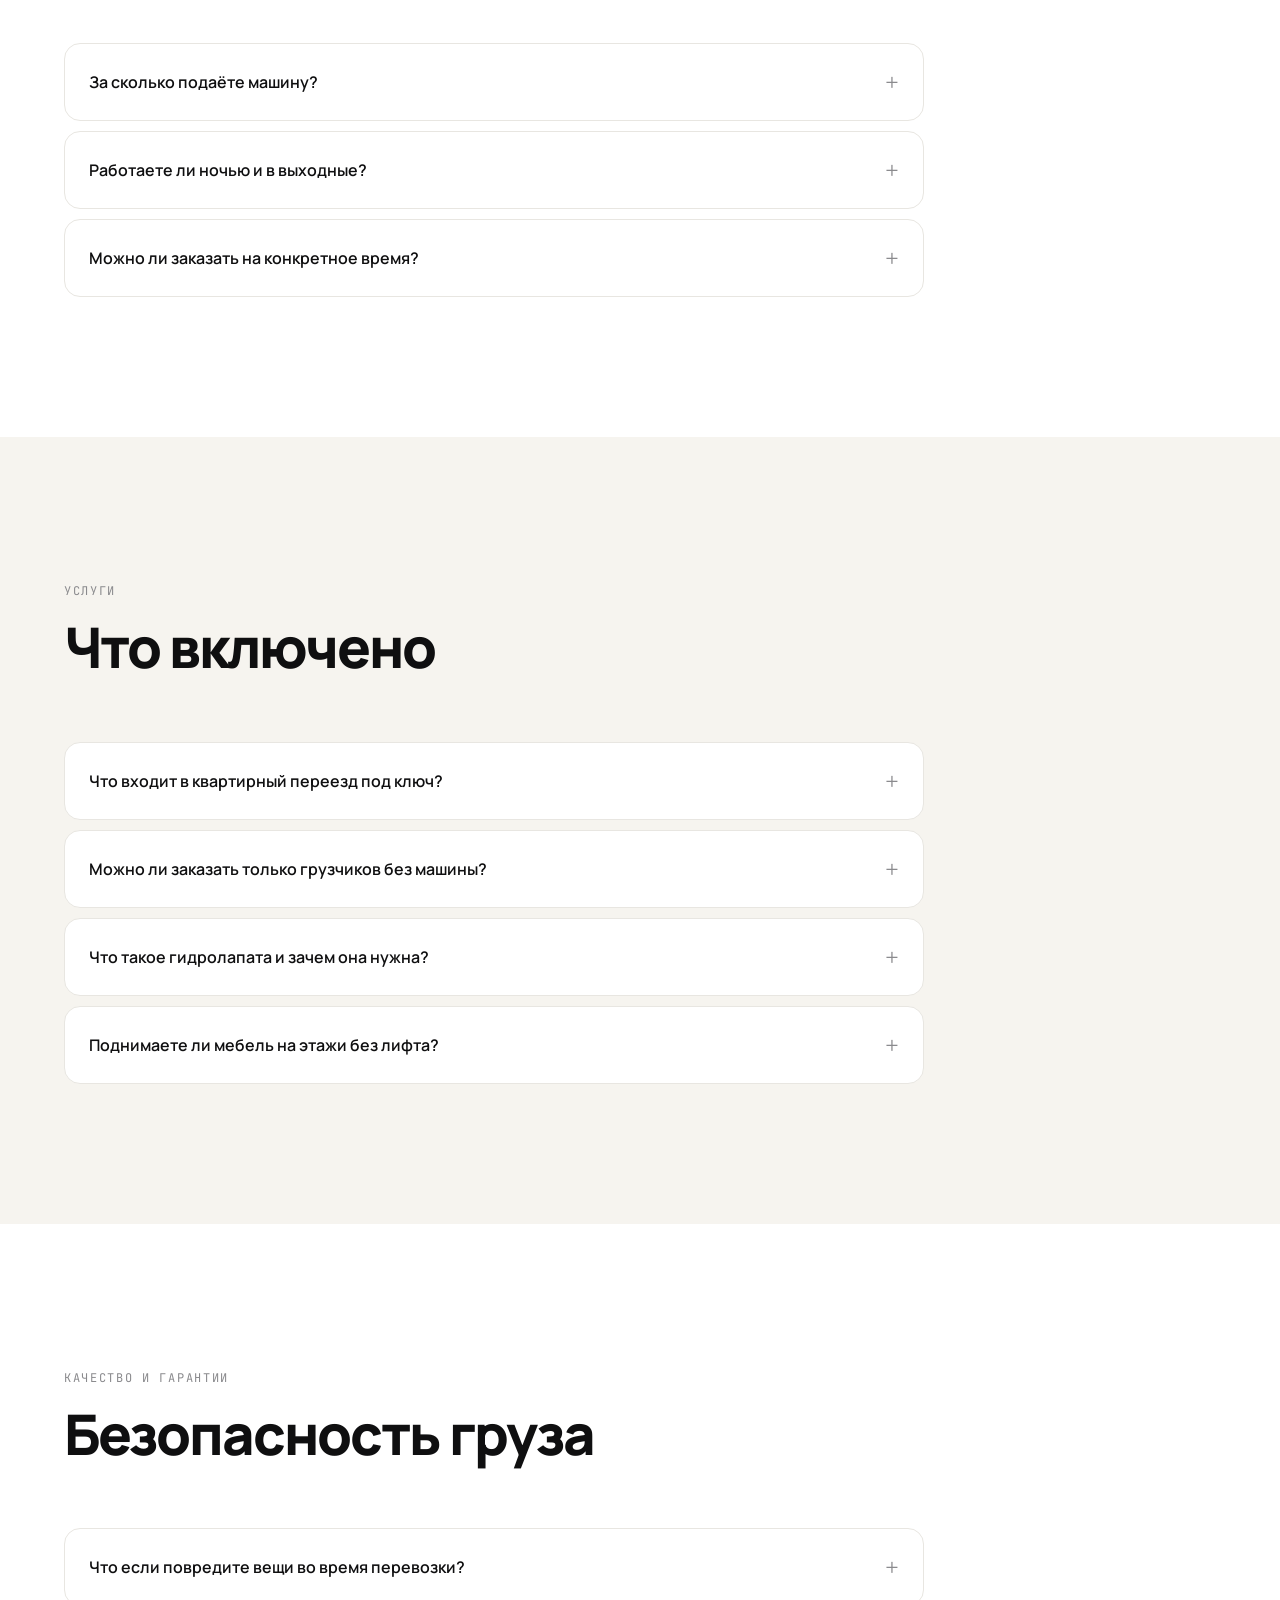
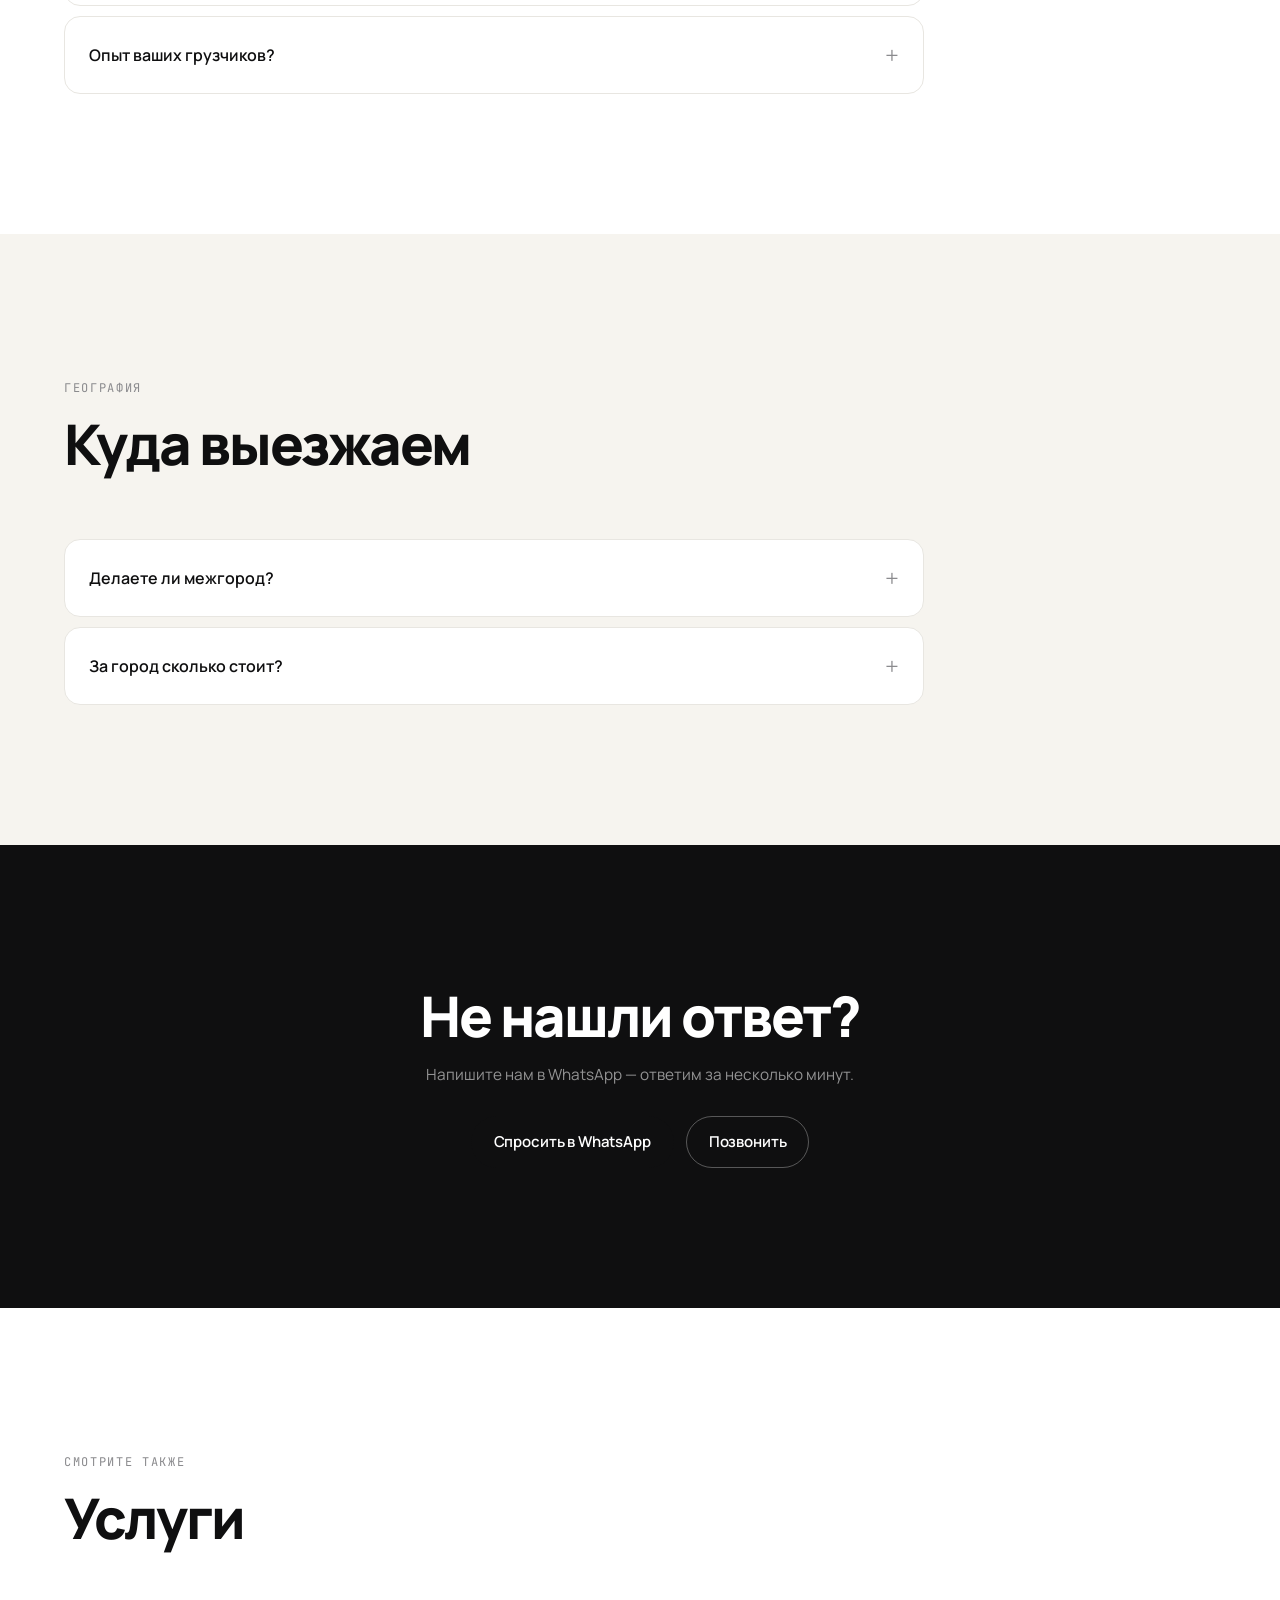
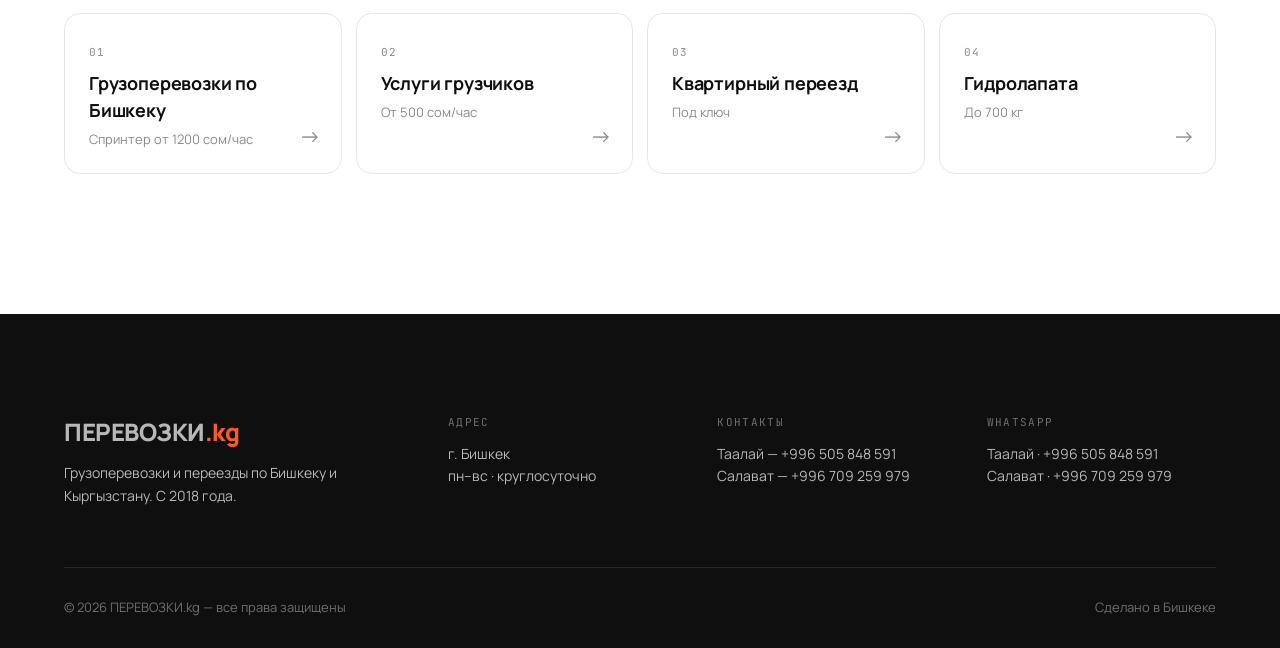
==== commit 81166ebc: "fix" ====
--- a/faq/index.html
+++ b/faq/index.html
@@ -22,8 +22,8 @@
 <meta property="og:locale" content="ru_KG" />
 <meta property="og:image" content="https://perevozki.kg/home.jpg" />
 
-<link rel="icon" type="image/svg+xml" href="/favicon.svg" />
-<link rel="manifest" href="/manifest.json" />
+<link rel="icon" type="image/svg+xml" href="../favicon.svg" />
+<link rel="manifest" href="../manifest.json" />
 
 <script async src="https://www.googletagmanager.com/gtag/js?id=G-K9CJT7NCY7"></script>
 <script>
@@ -35,7 +35,7 @@
 
 <link rel="preconnect" href="https://fonts.googleapis.com">
 <link rel="preconnect" href="https://fonts.gstatic.com" crossorigin>
-<link rel="stylesheet" href="/style.css" />
+<link rel="stylesheet" href="../style.css" />
 <link rel="preload" href="https://fonts.googleapis.com/css2?family=Manrope:wght@400;500;600;700;800&family=JetBrains+Mono:wght@400;500&display=swap" as="style" onload="this.onload=null;this.rel='stylesheet'">
 <noscript><link rel="stylesheet" href="https://fonts.googleapis.com/css2?family=Manrope:wght@400;500;600;700;800&family=JetBrains+Mono:wght@400;500&display=swap"></noscript>
 
@@ -391,7 +391,7 @@
   <svg viewBox="0 0 32 32" fill="currentColor"><path d="M16 3C8.8 3 3 8.8 3 16c0 2.3.6 4.4 1.7 6.3L3 29l6.9-1.8c1.8 1 3.9 1.6 6.1 1.6 7.2 0 13-5.8 13-13S23.2 3 16 3zm7.4 18.2c-.3.9-1.8 1.7-2.5 1.8-.6.1-1.5.1-2.4-.2-.6-.2-1.3-.4-2.2-.8-3.9-1.7-6.4-5.6-6.6-5.9-.2-.3-1.6-2.1-1.6-4s1-2.8 1.3-3.2c.4-.4.8-.5 1.1-.5h.8c.3 0 .6 0 1 .8l1.3 3.1c.1.2.2.5 0 .8-.2.3-.2.4-.4.7-.2.2-.5.5-.6.7-.2.2-.4.4-.2.8.2.4 1 1.7 2.2 2.7 1.5 1.3 2.7 1.7 3.1 1.9.4.2.6.2.8-.1.2-.3.9-1.1 1.1-1.4.2-.3.5-.3.8-.2l2.9 1.4c.4.2.6.3.7.4.1.4.1 1.2-.2 2.1z"/></svg>
 </a>
 
-<script defer src="/js/page.js"></script>
+<script defer src="../js/page.js"></script>
 
 </body>
 </html>
--- a/style.css
+++ b/style.css
@@ -227,6 +227,17 @@
 }
 .btn--ghost:hover { background: var(--ink); color: #fff; border-color: var(--ink); }
 
+/* на тёмной CTA-секции — белая инверсия */
+.section--dark .btn--ghost {
+  color: #fff;
+  border-color: rgba(255,255,255,.3);
+}
+.section--dark .btn--ghost:hover {
+  background: #fff;
+  color: var(--ink);
+  border-color: #fff;
+}
+
 .btn--full { width: 100%; }
 
 /* ============================================================
@@ -753,7 +764,7 @@
   display: grid; gap: 20px;
   grid-template-columns: repeat(3, 1fr);
 }
-.fleet--2 { grid-template-columns: repeat(2, 1fr); max-width: 980px; }
+.fleet--2 { grid-template-columns: repeat(2, 1fr); max-width: 980px; margin-left: auto; margin-right: auto; }
 @media (max-width: 960px) {
   .fleet { grid-template-columns: 1fr 1fr; }
 }
